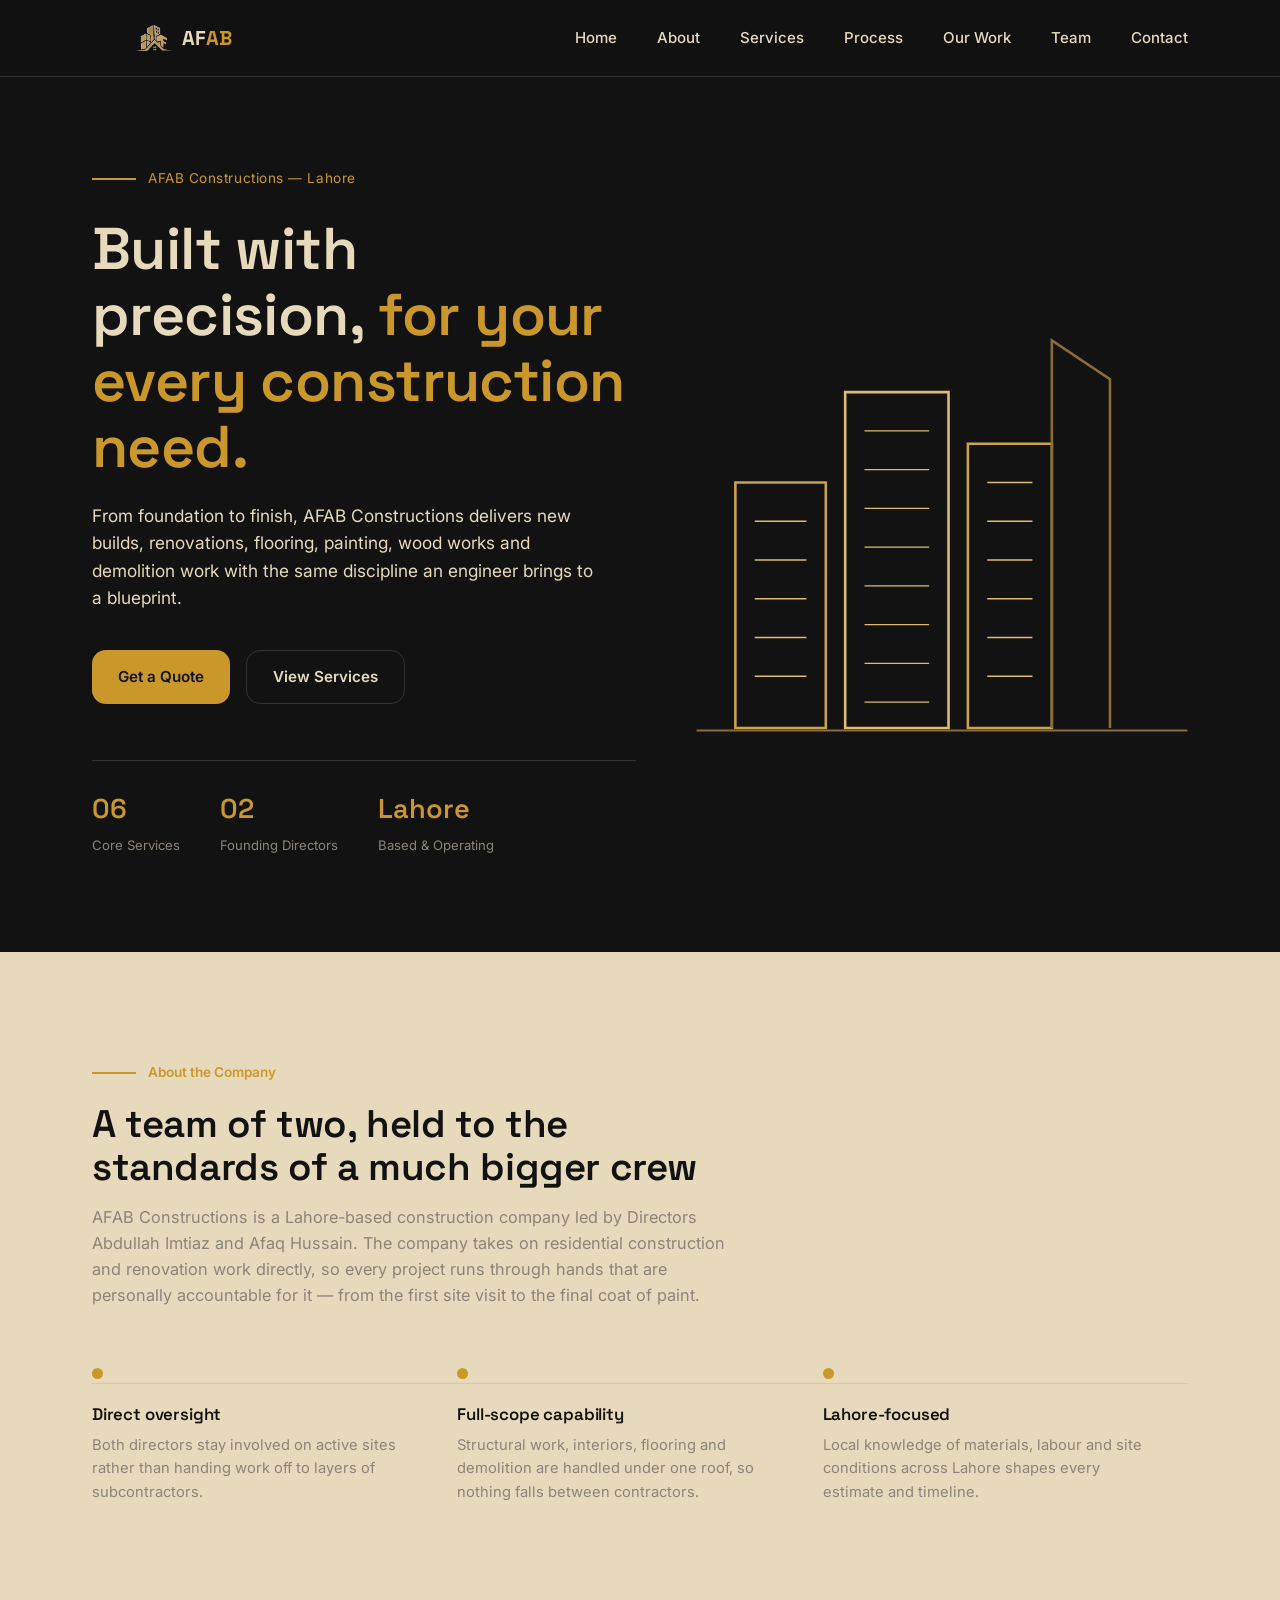
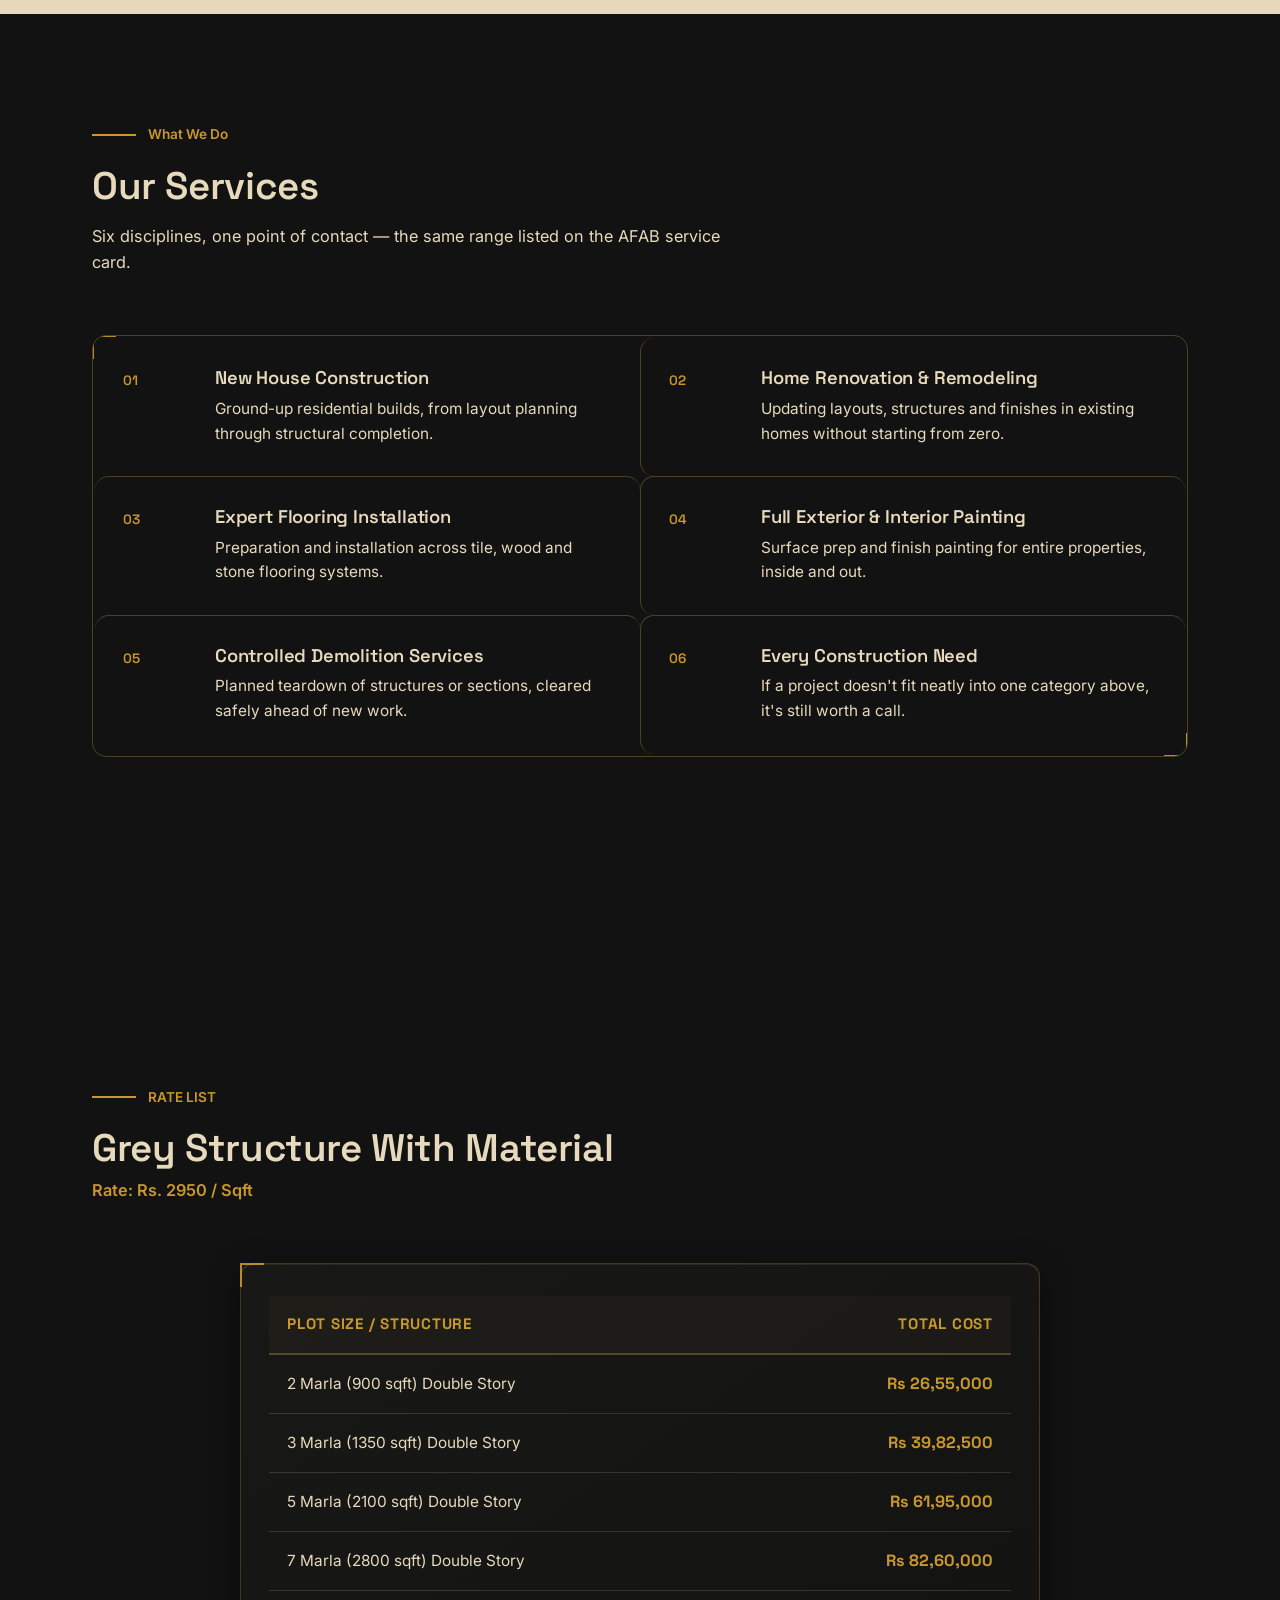
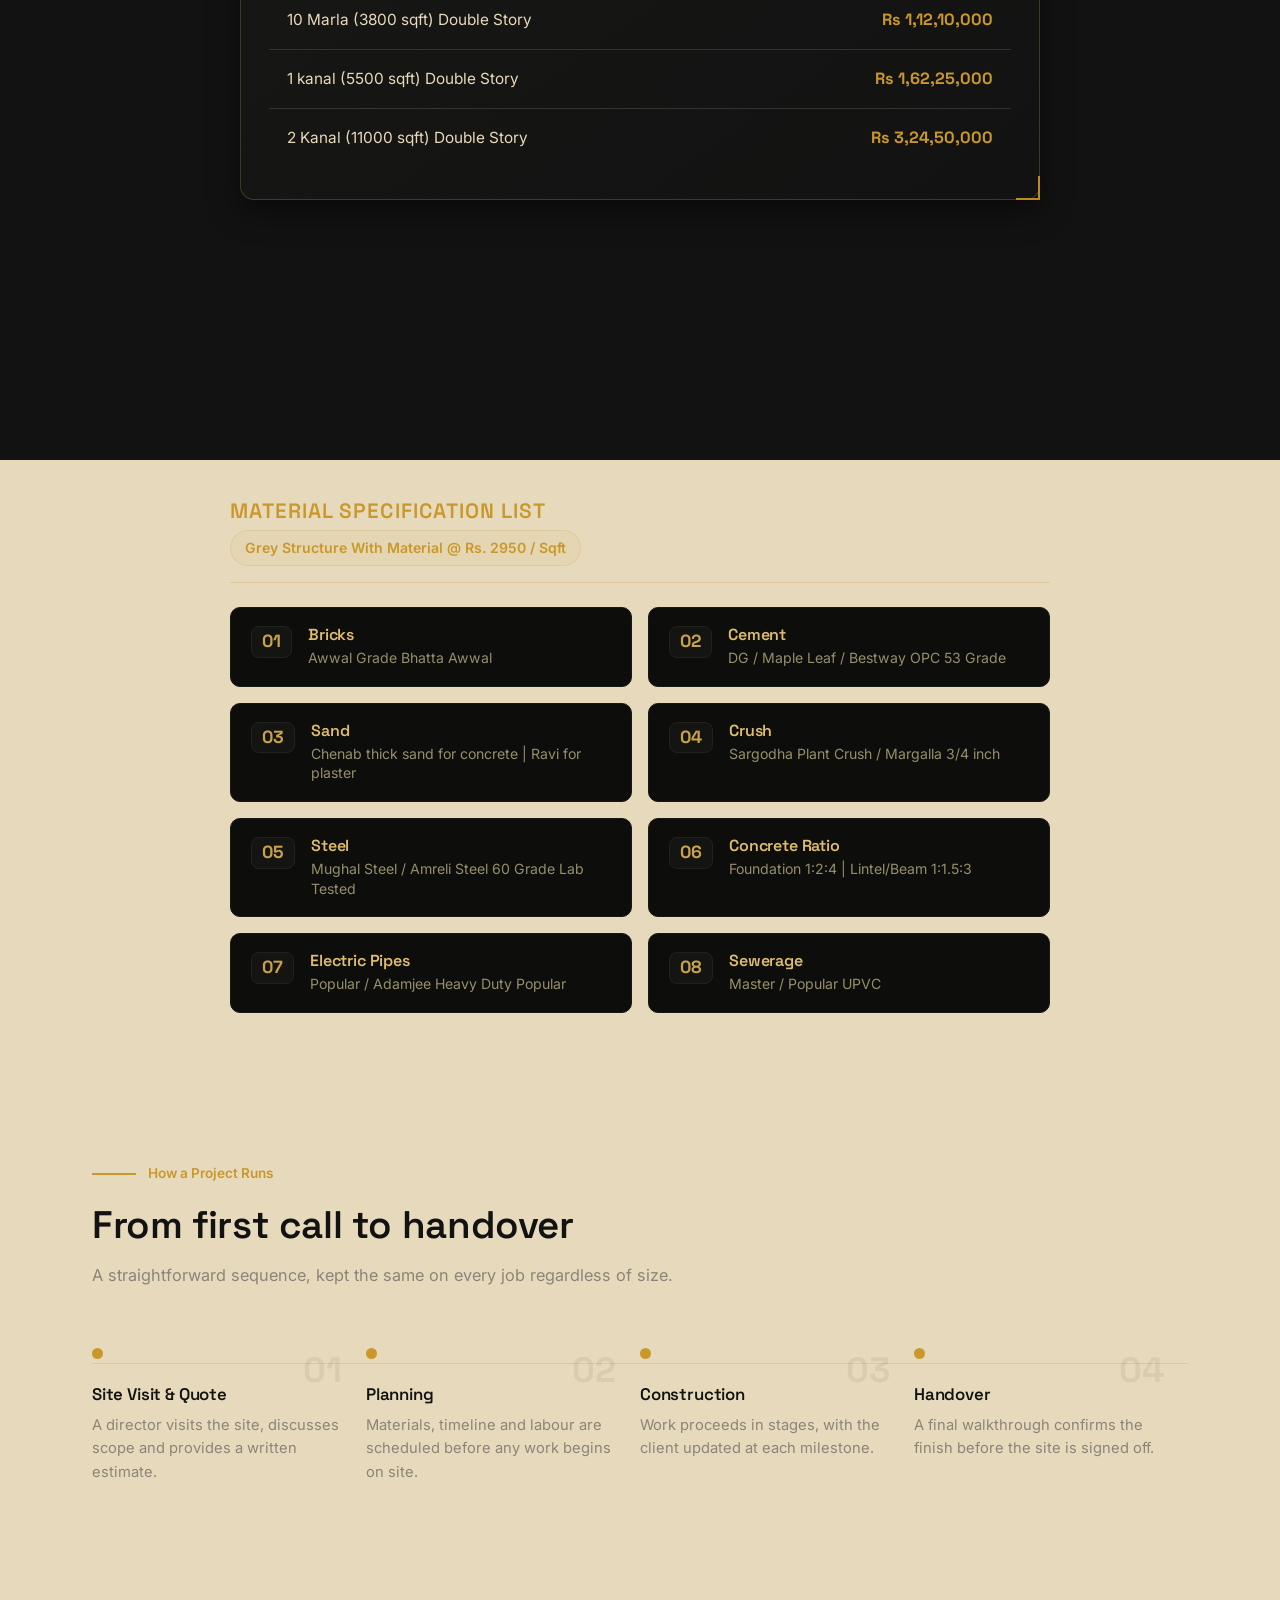
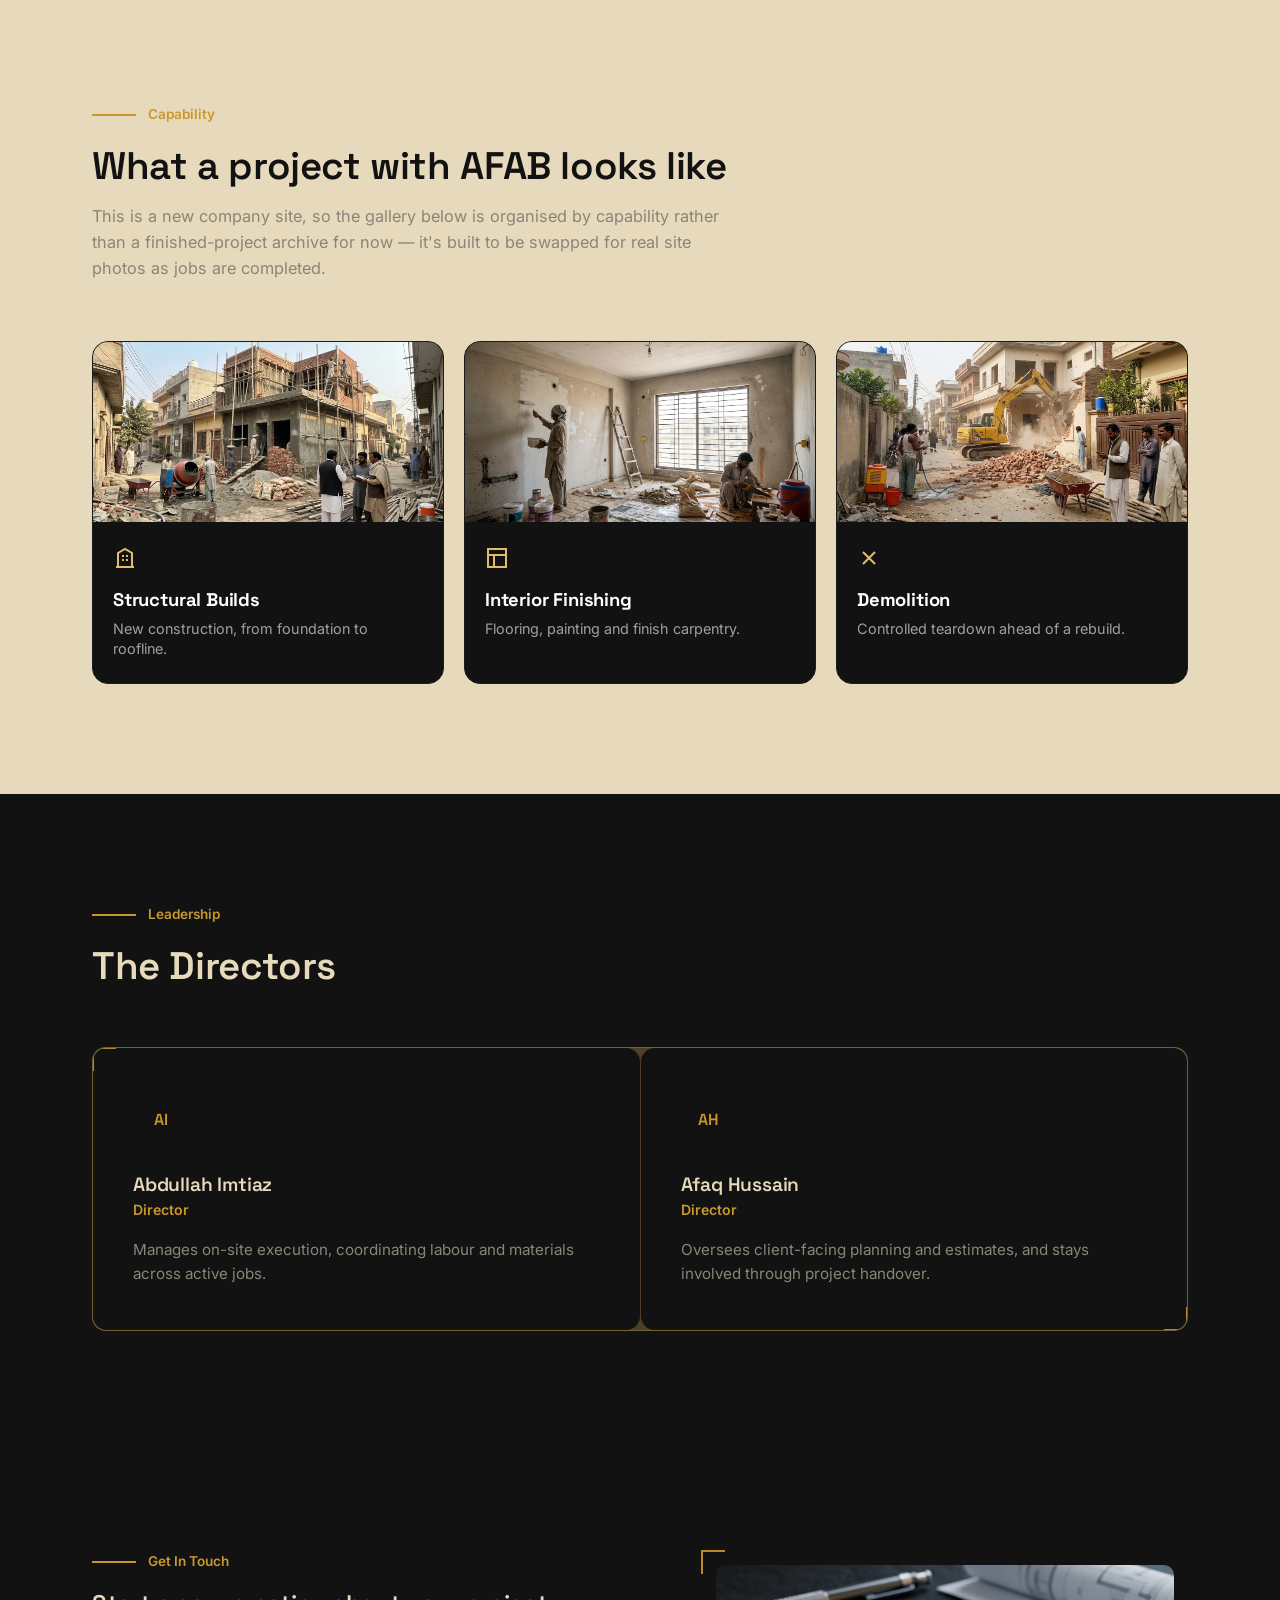
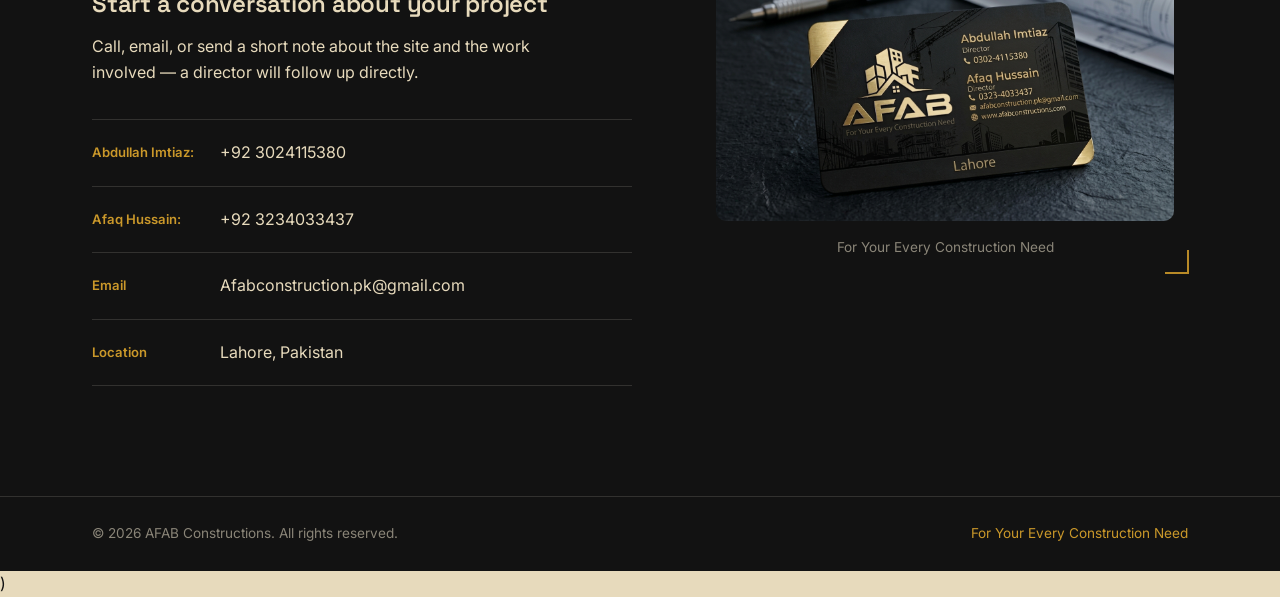
==== index.html @ 68e0a2d2 "Rename index-2.html to index.html" ====
<!DOCTYPE html>
<html lang="en">
<head>
<meta charset="UTF-8">
<meta name="viewport" content="width=device-width, initial-scale=1.0">
<title>AFAB Constructions — For Your Every Construction Need</title>
<meta name="description" content="AFAB Constructions, Lahore — new house construction, renovation, flooring, painting and demolition services.">
<link rel="preconnect" href="https://fonts.googleapis.com">
<link rel="preconnect" href="https://fonts.gstatic.com" crossorigin>
<link href="https://fonts.googleapis.com/css2?family=Space+Grotesk:wght@400;500;600;700&family=Inter:wght@400;500;600&display=swap" rel="stylesheet">
<link rel="stylesheet" href="styles.css">
</head>
<body>

<header>
  <div class="wrap nav">
    <a href="#home" class="brand">
      <svg viewBox="0 0 48 48" fill="none">
        <a href="#home" class="brand">
      <img src="[data-uri]" alt="AFAB Constructions logo" style="width:36px; height:27.5px; object-fit:contain; flex-shrink:0;">
      </svg>
      <span class="brand-text">AF<span>AB</span></span>
    </a>
    <nav class="links" id="navLinks">
      <a href="#home">Home</a>
      <a href="#about">About</a>
      <a href="#services">Services</a>
      <a href="#process">Process</a>
      <a href="#work">Our Work</a>
      <a href="#team">Team</a>
      <a href="#contact">Contact</a>
    </nav>
</header>

<section class="hero" id="home">
  <div class="wrap">
    <div>
      <div class="hero-eyebrow-row">
        <span class="hero-rule"></span>
        <span class="hero-eyebrow">AFAB Constructions — Lahore</span>
      </div>
      <h1>Built with precision, <em>for your every construction need.</em></h1>
      <p class="hero-sub">From foundation to finish, AFAB Constructions delivers new builds, renovations, flooring, painting, wood works and demolition work with the same discipline an engineer brings to a blueprint.</p>
      <div class="hero-ctas">
        <a href="#rate-list" class="btn btn-gold">Get a Quote</a>
        <a href="#services" class="btn btn-outline">View Services</a>
      </div>
      <div class="hero-meta">
        <div><span class="num">06</span><span class="lbl">Core Services</span></div>
        <div><span class="num">02</span><span class="lbl">Founding Directors</span></div>
        <div><span class="num">Lahore</span><span class="lbl">Based &amp; Operating</span></div>
      </div>
    </div>
    <div class="hero-art" aria-hidden="true">
      <svg viewBox="0 0 380 400" fill="none">
        <rect x="30" y="180" width="70" height="190" class="draw-line d1" stroke="#c9a24b" stroke-width="2"/>
        <rect x="115" y="110" width="80" height="260" class="draw-line d2" stroke="#e0bd6c" stroke-width="2"/>
        <rect x="210" y="150" width="65" height="220" class="draw-line d3" stroke="#c9a24b" stroke-width="2"/>
        <path d="M275 370V70l45 30v270" class="draw-line d4" stroke="#8a6c39" stroke-width="2"/>
        <path d="M0 372h380" class="draw-line d1" stroke="#8a6c39" stroke-width="1.4"/>
        <g class="draw-line d3" stroke="#e0bd6c" stroke-width="1">
          <path d="M45 210h40M45 240h40M45 270h40M45 300h40M45 330h40"/>
          <path d="M130 140h50M130 170h50M130 200h50M130 230h50M130 260h50M130 290h50M130 320h50M130 350h50"/>
          <path d="M225 180h35M225 210h35M225 240h35M225 270h35M225 300h35M225 330h35"/>
        </g>
      </svg>
    </div>
  </div>
</section>

<section id="about">
  <div class="wrap">
    <div class="section-head">
      <div class="section-tag"><span class="hero-rule"></span><span>About the Company</span></div>
      <h2>A team of two, held to the standards of a much bigger crew</h2>
      <p>AFAB Constructions is a Lahore-based construction company led by Directors Abdullah Imtiaz and Afaq Hussain. The company takes on residential construction and renovation work directly, so every project runs through hands that are personally accountable for it — from the first site visit to the final coat of paint.</p>
    </div>
    <div class="steps" style="grid-template-columns:repeat(3,1fr);">
      <div class="step">
        <div class="dot"></div>
        <h3>Direct oversight</h3>
        <p>Both directors stay involved on active sites rather than handing work off to layers of subcontractors.</p>
      </div>
      <div class="step">
        <div class="dot"></div>
        <h3>Full-scope capability</h3>
        <p>Structural work, interiors, flooring and demolition are handled under one roof, so nothing falls between contractors.</p>
      </div>
      <div class="step">
        <div class="dot"></div>
        <h3>Lahore-focused</h3>
        <p>Local knowledge of materials, labour and site conditions across Lahore shapes every estimate and timeline.</p>
      </div>
    </div>
  </div>
</section>

<section id="services" class="dark">
  <div class="wrap">
    <div class="section-head">
      <div class="section-tag"><span class="hero-rule" style="background:var(--gold);"></span><span style="color:var(--gold-bright);">What We Do</span></div>
      <h2>Our Services</h2>
      <p class="concrete-txt">Six disciplines, one point of contact — the same range listed on the AFAB service card.</p>
    </div>
    <div class="services-grid bracket bracket-dark" style="border:1px solid var(--line); padding:2px; border-radius:var(--radius); overflow:hidden;">
      <div class="service-row">
        <span class="idx">01</span>
        <div><h3 style="color:var(--paper);">New House Construction</h3><p class="concrete-txt">Ground-up residential builds, from layout planning through structural completion.</p></div>
      </div>
      <div class="service-row">
        <span class="idx">02</span>
        <div><h3 style="color:var(--paper);">Home Renovation &amp; Remodeling</h3><p class="concrete-txt">Updating layouts, structures and finishes in existing homes without starting from zero.</p></div>
      </div>
      <div class="service-row">
        <span class="idx">03</span>
        <div><h3 style="color:var(--paper);">Expert Flooring Installation</h3><p class="concrete-txt">Preparation and installation across tile, wood and stone flooring systems.</p></div>
      </div>
      <div class="service-row">
        <span class="idx">04</span>
        <div><h3 style="color:var(--paper);">Full Exterior &amp; Interior Painting</h3><p class="concrete-txt">Surface prep and finish painting for entire properties, inside and out.</p></div>
      </div>
      <div class="service-row">
        <span class="idx">05</span>
        <div><h3 style="color:var(--paper);">Controlled Demolition Services</h3><p class="concrete-txt">Planned teardown of structures or sections, cleared safely ahead of new work.</p></div>
      </div>
      <div class="service-row">
        <span class="idx">06</span>
        <div><h3 style="color:var(--paper);">Every Construction Need</h3><p class="concrete-txt">If a project doesn't fit neatly into one category above, it's still worth a call.</p></div>
      </div>
    </div>
  </div>
</section> 
<section class="pricing-section dark" id="quote">

<!-- Rate List Section -->
<section class="pricing-section dark" id="rate-list">
  <div class="wrap">
    <div class="section-head">
      <div class="section-tag">
        <div class="hero-rule"></div>
        <span>RATE LIST</span>
      </div>
      <h2>Grey Structure With Material</h2>
      <p style="color: var(--gold-bright); font-weight: 600; margin-top: 8px;">Rate: Rs. 2950 / Sqft</p>
    </div>

    <div class="rate-table-container bracket bracket-dark">
      <table class="rate-table">
        <thead>
          <tr>
            <th>Plot Size / Structure</th>
            <th>Total Cost</th>
          </tr>
        </thead>
        <tbody>
          <tr>
            <td>2 Marla (900 sqft) Double Story</td>
            <td>Rs 26,55,000</td>
          </tr>
          <tr>
            <td>3 Marla (1350 sqft) Double Story</td>
            <td>Rs 39,82,500</td>
          </tr>
          <tr>
            <td>5 Marla (2100 sqft) Double Story</td>
            <td>Rs 61,95,000</td>
          </tr>
          <tr>
            <td>7 Marla (2800 sqft) Double Story</td>
            <td>Rs 82,60,000</td>
          </tr>
          <tr>
            <td>10 Marla (3800 sqft) Double Story</td>
            <td>Rs 1,12,10,000</td>
          </tr>
          <tr>
            <td>1 kanal (5500 sqft) Double Story</td>
            <td>Rs 1,62,25,000</td>
          </tr>
          <tr>
            <td>2 Kanal (11000 sqft) Double Story</td>
            <td>Rs 3,24,50,000</td>
          </tr>
        </tbody>
      </table>
    </div>
  </div>
</section>
</section>
<!-- Material Specification Cards Grid -->
<div class="material-spec-section">
  <div class="spec-header">
    <h3>MATERIAL SPECIFICATION LIST</h3>
    <span class="rate-badge">Grey Structure With Material @ Rs. 2950 / Sqft</span>
  </div>

  <div class="spec-grid">
    <div class="spec-card">
      <span class="spec-num">01</span>
      <div class="spec-info">
        <h4>Bricks</h4>
        <p>Awwal Grade Bhatta Awwal</p>
      </div>
    </div>

    <div class="spec-card">
      <span class="spec-num">02</span>
      <div class="spec-info">
        <h4>Cement</h4>
        <p>DG / Maple Leaf / Bestway OPC 53 Grade</p>
      </div>
    </div>

    <div class="spec-card">
      <span class="spec-num">03</span>
      <div class="spec-info">
        <h4>Sand</h4>
        <p>Chenab thick sand for concrete | Ravi for plaster</p>
      </div>
    </div>

    <div class="spec-card">
      <span class="spec-num">04</span>
      <div class="spec-info">
        <h4>Crush</h4>
        <p>Sargodha Plant Crush / Margalla 3/4 inch</p>
      </div>
    </div>

    <div class="spec-card">
      <span class="spec-num">05</span>
      <div class="spec-info">
        <h4>Steel</h4>
        <p>Mughal Steel / Amreli Steel 60 Grade Lab Tested</p>
      </div>
    </div>

    <div class="spec-card">
      <span class="spec-num">06</span>
      <div class="spec-info">
        <h4>Concrete Ratio</h4>
        <p>Foundation 1:2:4 | Lintel/Beam 1:1.5:3</p>
      </div>
    </div>

    <div class="spec-card">
      <span class="spec-num">07</span>
      <div class="spec-info">
        <h4>Electric Pipes</h4>
        <p>Popular / Adamjee Heavy Duty Popular</p>
      </div>
    </div>

    <div class="spec-card">
      <span class="spec-num">08</span>
      <div class="spec-info">
        <h4>Sewerage</h4>
        <p>Master / Popular UPVC</p>
      </div>
    </div>
  </div>
</div>
<section id="process" class="process">
  <div class="wrap">
    <div class="section-head">
      <div class="section-tag"><span class="hero-rule"></span><span>How a Project Runs</span></div>
      <h2>From first call to handover</h2>
      <p>A straightforward sequence, kept the same on every job regardless of size.</p>
    </div>
    <div class="steps">
      <div class="step">
        <span class="num">01</span>
        <div class="dot"></div>
        <h3>Site Visit &amp; Quote</h3>
        <p>A director visits the site, discusses scope and provides a written estimate.</p>
      </div>
      <div class="step">
        <span class="num">02</span>
        <div class="dot"></div>
        <h3>Planning</h3>
  <p> Materials, timeline and labour are scheduled before any work begins on site.</>
      </div>
      <div class="step">
        <span class="num">03</span>
        <div class="dot"></div>
        <h3>Construction</h3>
        <p>Work proceeds in stages, with the client updated at each milestone.</p>
      </div>
      <div class="step">
        <span class="num">04</span>
        <div class="dot"></div>
        <h3>Handover</h3>
        <p>A final walkthrough confirms the finish before the site is signed off.</p>
      </div>
    </div>
  </div>
</section>

<section id="work">
  <div class="wrap">
    <div class="section-head">
      <div class="section-tag"><span class="hero-rule"></span><span>Capability</span></div>
      <h2>What a project with AFAB looks like</h2>
      <p>This is a new company site, so the gallery below is organised by capability rather than a finished-project archive for now — it's built to be swapped for real site photos as jobs are completed.</p>
    </div>
    <!-- Capability Section Cards with Images -->
<div class="capability-cards">
  <!-- Card 1: Structural Builds -->
  <div class="cap-card">
    <div class="cap-image-wrapper">
      <img src="structural.jpg" alt="Structural Builds" class="cap-img" />
    </div>
    <div class="cap-content">
      <div class="cap-icon">
        <svg width="24" height="24" viewBox="0 0 24 24" fill="none" stroke="#e0bd6c" stroke-width="2"><path d="M3 21h18M5 21V7l7-4 7 4v14M9 10h2M13 10h2M9 14h2M13 14h2"/></svg>
      </div>
      <h4>Structural Builds</h4>
      <p>New construction, from foundation to roofline.</p>
    </div>
  </div>

  <!-- Card 2: Interior Finishing -->
  <div class="cap-card">
    <div class="cap-image-wrapper">
      <img src="interior.png" alt="Interior Finishing" class="cap-img" />
    </div>
    <div class="cap-content">
      <div class="cap-icon">
        <svg width="24" height="24" viewBox="0 0 24 24" fill="none" stroke="#e0bd6c" stroke-width="2"><path d="M3 3h18v18H3zM3 9h18M9 21V9"/></svg>
      </div>
      <h4>Interior Finishing</h4>
      <p>Flooring, painting and finish carpentry.</p>
    </div>
  </div>

  <!-- Card 3: Demolition -->
  <div class="cap-card">
    <div class="cap-image-wrapper">
      <img src="demolition.png" alt="Demolition" class="cap-img" />
    </div>
    <div class="cap-content">
      <div class="cap-icon">
        <svg width="24" height="24" viewBox="0 0 24 24" fill="none" stroke="#e0bd6c" stroke-width="2"><path d="M18 6L6 18M6 6l12 12"/></svg>
      </div>
      <h4>Demolition</h4>
      <p>Controlled teardown ahead of a rebuild.</p>
    </div>
  </div>
  </div>
</div>
</section>

<section id="team" class="dark">
  <div class="wrap">
    <div class="section-head">
      <div class="section-tag"><span class="hero-rule" style="background:var(--gold);"></span><span style="color:var(--gold-bright);">Leadership</span></div>
      <h2>The Directors</h2>
    </div>
    <div class="team-grid bracket bracket-dark" style="border:1px solid var(--line); border-radius:var(--radius); overflow:hidden;">
      <div class="team-card" style="background:var(--ink);">
        <div class="initials">AI</div>
        <h3 style="color:var(--paper);">Abdullah Imtiaz</h3>
        <p class="role">Director</p>
        <p class="bio concrete-txt">Manages on-site execution, coordinating labour and materials across active jobs.</p>
      </div>
      <div class="team-card" style="background:var(--ink);">
        <div class="initials">AH</div>
        <h3 style="color:var(--paper);">Afaq Hussain</h3>
        <p class="role">Director</p>
        <p class="bio concrete-txt">Oversees client-facing planning and estimates, and stays involved through project handover.</p>
      </div>
    </div>
  </div>
</section>

<section id="contact" class="contact">
  <div class="wrap">
    <div>
      <div class="section-tag"><span class="hero-rule" style="background:var(--gold);"></span><span style="color:var(--gold-bright);">Get In Touch</span></div>
      <h2 style="color:var(--paper);">Start a conversation about your project</h2>
      <p class="concrete-txt" style="margin-top:16px; max-width:44ch;">Call, email, or send a short note about the site and the work involved — a director will follow up directly.</p>
      <ul class="contact-list">
<li><span class="clabel">Abdullah Imtiaz:</span><span class="cval"><a href="tel:+92 302 4115380">+92 3024115380</a></span></li>
<li><span class="clabel">Afaq Hussain:</span><span class="cval"><a href="tel:+92 323 49334377">+92 3234033437</a></span></li>
        <li><span class="clabel">Email</span><span class="cval"><a href="mailto:abdullah@afabconstructions.com">Afabconstruction.pk@gmail.com</a></span></li>
        <li><span class="clabel">Location</span><span class="cval">Lahore, Pakistan</span></li>
      </ul>
    </div>
    <div class="card-visual bracket bracket-dark">
      <img src="card.jpg" alt="AFAB Constructions business card — Abdullah Imtiaz and Afaq Hussain, Directors, Lahore">
      <p class="cap">For Your Every Construction Need</p>
    </div>
  </div>
</section>

<footer>
  <div class="wrap">
    <p>© <span id="year"></span> AFAB Constructions. All rights reserved.</p>
    <p class="foot-tag">For Your Every Construction Need</p>
  </div>
</footer>

<script src="script.js"></script>

</body>
</html>)
---- styles.css ----
/* ---------- Tokens ---------- */
  :root{
    --ink:#121212;
    --ink-soft:#1c1c1a;
    --paper:#e7dabc;
    --paper-dim:#e7dabc;
    --gold:#ca982a;
    --gold-bright:#ca982a;
    --gold-deep:#ca982a;
    --concrete:#8a8578;
    --blue:#26394a;
    --line: rgba(201,162,75,0.32);
    --line-dark: rgba(244,239,228,0.14);
    --radius: 14px;
    --wrap: 1160px;
  }

  *{box-sizing:border-box;}
  html{scroll-behavior:smooth; overflow-x:hidden; width:100%; max-width:100%; position:relative;}
  body{
    margin:0;
    background:var(--paper);
    color:var(--ink);
    font-family:'Inter', sans-serif;
    font-size:16px;
    line-height:1.6;
    -webkit-font-smoothing:antialiased;
    overflow-x:hidden;
    width:100%;
    max-width:100%;
    position:relative;
  }
  header{ overflow-x:hidden; max-width:100%; }
  section{ overflow-x:hidden; max-width:100%; }
  h1,h2,h3,h4{
    font-family:'Space Grotesk', sans-serif;
    margin:0;
    line-height:1.12;
    font-weight:600;
    letter-spacing:-0.01em;
  }
  p{margin:0;}
  a{color:inherit; text-decoration:none;}
  img{max-width:100%; display:block;}
  ul{margin:0; padding:0; list-style:none;}
  button{font-family:inherit; cursor:pointer;}

  .wrap{
    max-width:var(--wrap);
    margin:0 auto;
    padding:0 32px;
  }

  /* corner-bracket motif — echoes the cut gold corners on the AFAB business card */
  .bracket{
    position:relative;
  }
  .bracket::before, .bracket::after{
    content:"";
    position:absolute;
    width:22px; height: 22px;
    border:2px solid var(--gold);
    opacity:0.9;
  }
  .bracket::before{ top:-1px; left:-1px; border-right:none; border-bottom:none; }
  .bracket::after{ bottom:-1px; right:-1px; border-left:none; border-top:none; }

  .bracket-dark::before, .bracket-dark::after{ border-color:var(--gold); }

  :focus-visible{
    outline:2px solid var(--gold);
    outline-offset:3px;
  }

  /* ---------- Header ---------- */
  header{
    position:fixed;
    top:0; left:0; right:0;
    z-index:100;
    background:rgba(18,18,18,0.92);
    backdrop-filter:blur(6px);
    border-bottom:1px solid var(--line-dark);
  }
  .nav{
    display:flex;
    align-items:center;
    justify-content:space-between;
    height:76px;
  }
  .brand{
    display:flex;
    align-items:center;
    gap:10px;
    color:var(--paper);
  }
  .brand svg{ width:34px; height:34px; flex-shrink:0; }
  .brand-text{
    font-family:'Space Grotesk', sans-serif;
    font-weight:700;
    font-size:1.25rem;
    letter-spacing:0.02em;
    color:var(--paper);
  }
  .brand-text span{ color:var(--gold); }

  nav.links{
    display:flex;
    align-items:center;
    gap:40px;
  }
  nav.links a{
    color:var(--paper-dim);
    font-size:0.94rem;
    font-weight:500;
    position:relative;
    padding:4px 0;
    transition:color .2s ease;
  }
  nav.links a:hover{ color:var(--gold-bright); }

  .nav-call{
    display:flex;
    align-items:center;
    gap:18px;
  }
  .nav-phone{
    color:var(--gold-bright);
    font-weight:600;
    font-size:0.95rem;
    white-space:nowrap;
  }
  .nav-toggle{
    display:none;
    background:none; border:none;
    color:var(--paper);
    font-size:1.6rem;
  }

  @media (max-width:860px){
    nav.links{
      position:absolute;
      top:76px; left:0; right:0;
      background:var(--ink);
      flex-direction:column;
      align-items:flex-start;
      gap:0;
      padding:8px 32px 20px;
      border-bottom:1px solid var(--line-dark);
      display:none;
    }
    nav.links.open{ display:flex; }
    nav.links a{ padding:12px 0; width:100%; border-bottom:1px solid var(--line-dark); }
    .nav-phone{ display:none; }
    .nav-toggle{ display:block; }
  }

  /* ---------- Hero ---------- */
  .hero{
    position:relative;
    background:var(--ink);
    color:var(--paper);
    padding:168px 0 96px;
    overflow:hidden;
  }
  .hero .wrap{
    display:grid;
    grid-template-columns:1.05fr 0.95fr;
    gap:60px;
    align-items:center;
  }
  .hero-eyebrow-row{
    display:flex; align-items:center; gap:12px;
    margin-bottom:26px;
  }
  .hero-rule{ width:44px; height:2px; background:var(--gold); }
  .hero-eyebrow{
    font-size:0.85rem;
    color:var(--gold-bright);
    letter-spacing:0.04em;
  }
  .hero h1{
    font-size:clamp(2.5rem, 4.6vw, 3.7rem);
    color:var(--paper);
  }
  .hero h1 em{
    font-style:normal;
    color:var(--gold-bright);
  }
  .hero-sub{
    margin-top:22px;
    max-width:46ch;
    color:var(--paper-dim);
    font-size:1.08rem;
  }
  .hero-ctas{
    margin-top:38px;
    display:flex;
    gap:16px;
    flex-wrap:wrap;
  }
  .btn{
    display:inline-flex;
    align-items:center;
    gap:10px;
    padding:14px 26px;
    font-size:0.95rem;
    font-weight:600;
    border-radius:var(--radius);
    transition:transform .18s ease, background .18s ease, color .18s ease;
  }
  .btn-gold{
    background:var(--gold);
    color:var(--ink);
  }
  .btn-gold:hover{ background:var(--gold-bright); transform:translateY(-2px); }
  .btn-outline{
    border:1px solid var(--line-dark);
    color:var(--paper);
  }
  .btn-outline:hover{ border-color:var(--gold); color:var(--gold-bright); transform:translateY(-2px); }

  .hero-meta{
    margin-top:56px;
    display:flex;
    gap:40px;
    border-top:1px solid var(--line-dark);
    padding-top:26px;
  }
  .hero-meta div{ display:flex; flex-direction:column; gap:4px; }
  .hero-meta .num{
    font-family:'Space Grotesk', sans-serif;
    font-size:1.7rem;
    font-weight:600;
    color:var(--gold-bright);
  }
  .hero-meta .lbl{ font-size:0.82rem; color:var(--concrete); }

  /* hero blueprint illustration */
  .hero-art{
    position:relative;
    aspect-ratio:1/1.05;
  }
  .hero-art svg{ width:100%; height:100%; }
  .draw-line{
    stroke-dasharray:1200;
    stroke-dashoffset:1200;
    animation:draw 2.6s ease forwards;
  }
  .draw-line.d1{ animation-delay:.1s; }
  .draw-line.d2{ animation-delay:.5s; }
  .draw-line.d3{ animation-delay:.9s; }
  .draw-line.d4{ animation-delay:1.2s; }
  @keyframes draw{ to{ stroke-dashoffset:0; } }
  @media (prefers-reduced-motion: reduce){
    .draw-line{ animation:none; stroke-dashoffset:0; }
  }

  @media (max-width:900px){
    .hero .wrap{ grid-template-columns:1fr; }
    .hero-art{ order:-1; max-width:340px; margin:0 auto 20px; }
    .hero-meta{ flex-wrap:wrap; row-gap:20px; }
  }

  /* ---------- Section shared ---------- */
  section{ padding:110px 0; }
  .section-head{
    max-width:640px;
    margin-bottom:60px;
  }
  .section-tag{
    display:flex; align-items:center; gap:12px;
    margin-bottom:18px;
  }
  .section-tag .hero-rule{ background:var(--gold-deep); }
  .section-tag span{
    font-size:0.85rem;
    color:var(--gold-deep);
    font-weight:600;
  }
  .section-head h2{
    font-size:clamp(1.9rem, 3vw, 2.5rem);
  }
  .section-head p{
    margin-top:16px;
    color:var(--concrete);
    font-size:1.02rem;
  }

  .dark{ background:var(--ink); color:var(--paper); }
  .dark .concrete-txt{ color:var(--paper-dim); }

  /* ---------- Services ---------- */
  .services-grid{
    display:grid;
    grid-template-columns:repeat(2, 1fr);
  }
  .service-row{
    display:grid;
    grid-template-columns:70px 1fr;
    gap:22px;
    padding:30px 28px;
    border-top:1px solid var(--line);
    border-left:1px solid var(--line);
    border-radius:var(--radius);
  }
  .services-grid .service-row:nth-child(odd){ border-left:none; }
  .services-grid .service-row:nth-child(-n+2){ border-top:none; }
  .service-row .idx{
    font-family:'Space Grotesk', sans-serif;
    font-size:0.85rem;
    color:var(--gold-deep);
    font-weight:600;
    padding-top:2px;
  }
  .service-row h3{ font-size:1.15rem; margin-bottom:8px; }
  .service-row p{ color:var(--concrete); font-size:0.96rem; }

  @media (max-width:760px){
    .services-grid{ grid-template-columns:1fr; }
    .services-grid .service-row{ border-left:none !important; }
    .services-grid .service-row:nth-child(n+2){ border-top:1px solid var(--line); }
  }

  /* ---------- Process ---------- */
  .process{ background:var(--paper-dim); }
  .steps{
    position:relative;
    display:grid;
    grid-template-columns:repeat(4, 1fr);
    gap:0;
    margin-top:20px;
  }
  .steps::before{
    content:"";
    position:absolute;
    top:15px; left:0; right:0;
    height:1px;
    background:var(--line);
  }
  .step{
    position:relative;
    padding:0 24px 0 0;
  }
  .step .dot{
    width:11px; height:11px;
    border-radius:50%;
    background:var(--gold);
    margin-bottom:26px;
    position:relative; z-index:1;
  }
  .step h3{ font-size:1.05rem; margin-bottom:10px; }
  .step p{ color:var(--concrete); font-size:0.92rem; }
  .step .num{
    position:absolute; top:-6px; right:24px;
    font-family:'Space Grotesk', sans-serif;
    font-size:2.2rem;
    color:rgba(0,0,0,0.06);
    font-weight:700;
  }

  @media (max-width:760px){
    .steps{ grid-template-columns:1fr; gap:34px; }
    .steps::before{ display:none; }
  }

  /* ---------- Capability tiles (in place of stock project photos) ---------- */
  .capability-note{
    margin-top:14px;
    font-size:0.9rem;
    color:var(--concrete);
    font-style:italic;
  }
  .tiles{
    display:grid;
    grid-template-columns:repeat(3, 1fr);
    gap:1px;
    background:var(--line);
    margin-top:40px;
    border-radius:var(--radius);
    overflow:hidden;
  }
  .tile{
    background:var(--ink);
    color:var(--paper);
    padding:38px 30px;
    min-height:190px;
    display:flex;
    flex-direction:column;
    justify-content:space-between;
    border-radius:var(--radius);
  }
  .tile .tile-icon{ width:30px; height:30px; }
  .tile h3{ font-size:1.05rem; color:var(--paper); margin-top:20px; }
  .tile p{ font-size:0.87rem; color:var(--concrete); margin-top:6px; }

  @media (max-width:760px){
    .tiles{ grid-template-columns:1fr; }
  }

  /* ---------- Team ---------- */
  .team-grid{
    display:grid;
    grid-template-columns:repeat(2, 1fr);
    gap:1px;
    background:var(--line);
    margin-top:10px;
  }
  .team-card{
    background:var(--paper);
    padding:44px 40px;
    border-radius:var(--radius);
  }
  .team-card .initials{
    width:56px; height:56px;
    display:flex; align-items:center; justify-content:center;
    background:var(--ink);
    color:var(--gold-bright);
    font-family:'Space Grotesk', sans-serif;
    font-weight:600;
    margin-bottom:26px;
  }
  .team-card h3{ font-size:1.2rem; }
  .team-card .role{
    color:var(--gold-deep);
    font-size:0.88rem;
    font-weight:600;
    margin-top:4px;
    margin-bottom:16px;
  }
  .team-card p.bio{ color:var(--concrete); font-size:0.95rem; }

  @media (max-width:760px){
    .team-grid{ grid-template-columns:1fr; }
  }

  /* ---------- Contact ---------- */
  .contact{ background:var(--ink); color:var(--paper); }
  .contact .wrap{
    display:grid;
    grid-template-columns:1fr 0.9fr;
    gap:70px;
    align-items:start;
  }
  .contact-list{ margin-top:34px; }
  .contact-list li{
    display:flex;
    gap:18px;
    padding:20px 0;
    border-top:1px solid var(--line-dark);
    align-items:flex-start;
  }
  .contact-list li:last-child{ border-bottom:1px solid var(--line-dark); }
  .contact-list .clabel{
    width:110px;
    flex-shrink:0;
    color:var(--gold-deep);
    font-size:0.82rem;
    font-weight:600;
    padding-top:2px;
  }
  .contact-list .cval a:hover{ color:var(--gold-bright); }
  .contact-list .cval{ font-size:1rem; color:var(--paper-dim); }

  .card-visual{
    position:relative;
    padding:14px;
    border-radius:var(--radius);
  }
  .card-visual img{
    width:100%;
    border-radius:10px;
  }
  .card-visual .cap{
    margin-top:16px;
    font-size:0.85rem;
    color:var(--concrete);
    text-align:center;
  }

  @media (max-width:900px){
    .contact .wrap{ grid-template-columns:1fr; }
  }

  /* ---------- Footer ---------- */
  footer{
    background:var(--ink);
    border-top:1px solid var(--line-dark);
    padding:26px 0;
  }
  footer .wrap{
    display:flex;
    justify-content:space-between;
    align-items:center;
    flex-wrap:wrap;
    gap:14px;
  }
  footer p{ color:var(--concrete); font-size:0.85rem; }
  footer .foot-tag{ color:var(--gold-deep); font-size:0.85rem; }
/* ---------- Rate List Table ---------- */
.rate-table-container {
  background: var(--ink-soft);
  border: 1px solid var(--line-dark);
  border-radius: var(--radius);
  padding: 24px;
  max-width: 750px;
}

.rate-table {
  width: 100%;
  border-collapse: collapse;
  text-align: left;
}

.rate-table th, 
.rate-table td {
  padding: 14px 18px;
  border-bottom: 1px solid var(--line-dark);
}

.rate-table th {
  font-family: 'Space Grotesk', sans-serif;
  color:#c9a24b;
  font-size: 1rem;
  font-weight: 600;
  letter-spacing: 0.03em;
}

.rate-table td {
  color: var(--paper);
  font-size: 0.95rem;
}

.rate-table td:last-child {
  color: #c9a24b;
  font-weight: 600;
  font-family: 'Space Grotesk', sans-serif;
  text-align: right;
}

.rate-table th:last-child {
  text-align: right;
}

.rate-table tbody tr:last-child td {
  border-bottom: none;
}

.rate-table tbody tr:hover {
  background: rgba(201, 162, 75, 0.06);
}
/* ---------- Material Spec Modern Grid Layout ---------- */
.material-spec-section {
  max-width: 850px;
  margin: 40px auto;
  padding: 0 15px;
}

.spec-grid {
  display: grid;
  grid-template-columns: repeat(auto-fit, minmax(280px, 1fr));
  gap: 16px;
  margin-top: 20px;
}

.spec-card {
  background: #0d0d0c;
  border: 1px solid #181818;
  border-radius: 10px;
  padding: 18px 20px;
  display: flex;
  align-items: flex-start;
  gap: 16px;
  transition: transform 0.2s ease, border-color 0.2s ease, box-shadow 0.2s ease;
}

.spec-card:hover {
  transform: translateY(-3px);
  border-color: #262626;
  box-shadow: 0 8px 20px rgba(0, 0, 0, 0.7);
}

.spec-num {
  font-family: 'Space Grotesk', sans-serif;
  color: #c9a24b;
  font-size: 1.1rem;
  font-weight: 700;
  background: #141412;
  border: 1px solid #22221d;
  padding: 6px 10px;
  border-radius: 8px;
  line-height: 1;
}

.spec-info h4 {
  color: #e0bd6c;
  font-size: 1rem;
  margin: 0 0 4px 0;
  font-family: 'Space Grotesk', sans-serif;
  font-weight: 600;
}

.spec-info p {
  color: #968f6a;
  font-size: 0.88rem;
  margin: 0;
  line-height: 1.4;
}
.spec-header h3 {
  color:#1d1b18;
} 
.rate-badge {
  color:#cccccc;
  background:#141414;
  border-color:#222222;
}
/* ---------- Premium Gold & Dark Tables Styling ---------- */

/* Container Card Design */
.rate-table-container,
.material-spec-container {
  background: linear-gradient(145deg, #181816 0%, #121212 100%);
  border: 1px solid rgba(201, 162, 75, 0.25);
  box-shadow: 0 10px 30px rgba(0, 0, 0, 0.5), inset 0 1px 0 rgba(224, 189, 108, 0.1);
  border-radius: var(--radius);
  padding: 32px 28px;
  max-width: 800px;
  margin: 0 auto 40px auto;
  position: relative;
  transition: border-color 0.3s ease, box-shadow 0.3s ease;
}

.rate-table-container:hover,
.material-spec-container:hover {
  border-color: rgba(201, 162, 75, 0.5);
  box-shadow: 0 12px 35px rgba(0, 0, 0, 0.6), 0 0 15px rgba(201, 162, 75, 0.1);
}

/* Material Header */
.spec-header {
  margin-bottom: 24px;
  border-bottom: 1px solid var(--line);
  padding-bottom: 16px;
  display: flex;
  flex-direction: column;
  gap: 6px;
}

.spec-header h3 {
  font-family: 'Space Grotesk', sans-serif;
  color: var(--gold-bright);
  font-size: 1.3rem;
  letter-spacing: 0.05em;
  text-transform: uppercase;
}

.rate-badge {
  display: inline-block;
  color: var(--gold);
  background: rgba(201, 162, 75, 0.08);
  border: 1px solid rgba(201, 162, 75, 0.2);
  padding: 6px 14px;
  border-radius: 20px;
  font-size: 0.88rem;
  font-weight: 600;
  width: fit-content;
}

/* General Table Formatting */
.rate-table,
.spec-table {
  width: 100%;
  border-collapse: separate;
  border-spacing: 0;
  text-align: left;
}

/* Headers Styling */
.rate-table th, 
.spec-table th {
  font-family: 'Space Grotesk', sans-serif;
  color: var(--gold-bright);
  font-size: 0.95rem;
  font-weight: 700;
  letter-spacing: 0.05em;
  text-transform: uppercase;
  padding: 16px 18px;
  border-bottom: 2px solid var(--line);
  background: rgba(201, 162, 75, 0.04);
}

/* Right align specific headers */
.rate-table th:last-child {
  text-align: right;
}

/* Rows & Cells Styling */
.rate-table td, 
.spec-table td {
  padding: 16px 18px;
  border-bottom: 1px solid var(--line-dark);
  transition: background 0.2s ease, color 0.2s ease;
}

.rate-table td {
  color: var(--paper);
  font-size: 0.96rem;
}

/* Price Highlight in Rate List */
.rate-table td:last-child {
  color: var(--gold-bright);
  font-weight: 700;
  font-family: 'Space Grotesk', sans-serif;
  text-align: right;
  font-size: 1.02rem;
}

/* Material Spec Columns */
.spec-table td:first-child {
  color: var(--gold-bright);
  font-weight: 600;
  width: 32%;
  font-size: 0.95rem;
}

.spec-table td:last-child {
  color: var(--paper-dim);
  font-size: 0.93rem;
  line-height: 1.5;
}

/* Hover Effects on Rows */
.rate-table tbody tr,
.spec-table tbody tr {
  transition: transform 0.15s ease;
}

.rate-table tbody tr:hover td,
.spec-table tbody tr:hover td {
  background: rgba(201, 162, 75, 0.08);
  color: #ffffff;
}

.rate-table tbody tr:hover td:last-child {
  color: #fff;
  text-shadow: 0 0 8px rgba(224, 189, 108, 0.5);
}

/* Remove bottom border from last row */
.rate-table tbody tr:last-child td,
.spec-table tbody tr:last-child td {
  border-bottom: none;
}
/* ---------- Capability Section Cards with Images ---------- */
.capability-cards {
  display: grid;
  grid-template-columns: repeat(auto-fit, minmax(280px, 1fr));
  gap: 20px;
  margin-top: 30px;
}

.cap-card {
  background: #121212;
  border: 1px solid #1c1c1c;
  border-radius: 16px;
  overflow: hidden; /* Rounded corners preserve karne ke liye */
  display: flex;
  flex-direction: column;
  transition: transform 0.3s ease, border-color 0.3s ease, box-shadow 0.3s ease;
}

.cap-card:hover {
  transform: translateY(-5px);
  border-color: rgba(224, 189, 108, 0.4);
  box-shadow: 0 12px 25px rgba(0, 0, 0, 0.8);
}

.cap-image-wrapper {
  width: 100%;
  height: 180px;
  overflow: hidden;
  position: relative;
  background: #0a0a0a;
}

.cap-img {
  width: 100%;
  height: 100%;
  object-fit: cover; /* Image ko box mein bina stretch huye adjust karega */
  transition: transform 0.4s ease;
}

.cap-card:hover .cap-img {
  transform: scale(1.05); /* Hover par subtle zoom effect */
}

.cap-content {
  padding: 24px 20px;
  display: flex;
  flex-direction: column;
  gap: 8px;
}

.cap-icon {
  margin-bottom: 4px;
}

.cap-content h4 {
  font-family: 'Space Grotesk', sans-serif;
  color: #ffffff;
  font-size: 1.15rem;
  font-weight: 700;
  margin: 0;
}

.cap-content p {
  color: #a0a0a0;
  font-size: 0.9rem;
  margin: 0;
  line-height: 1.4;
}
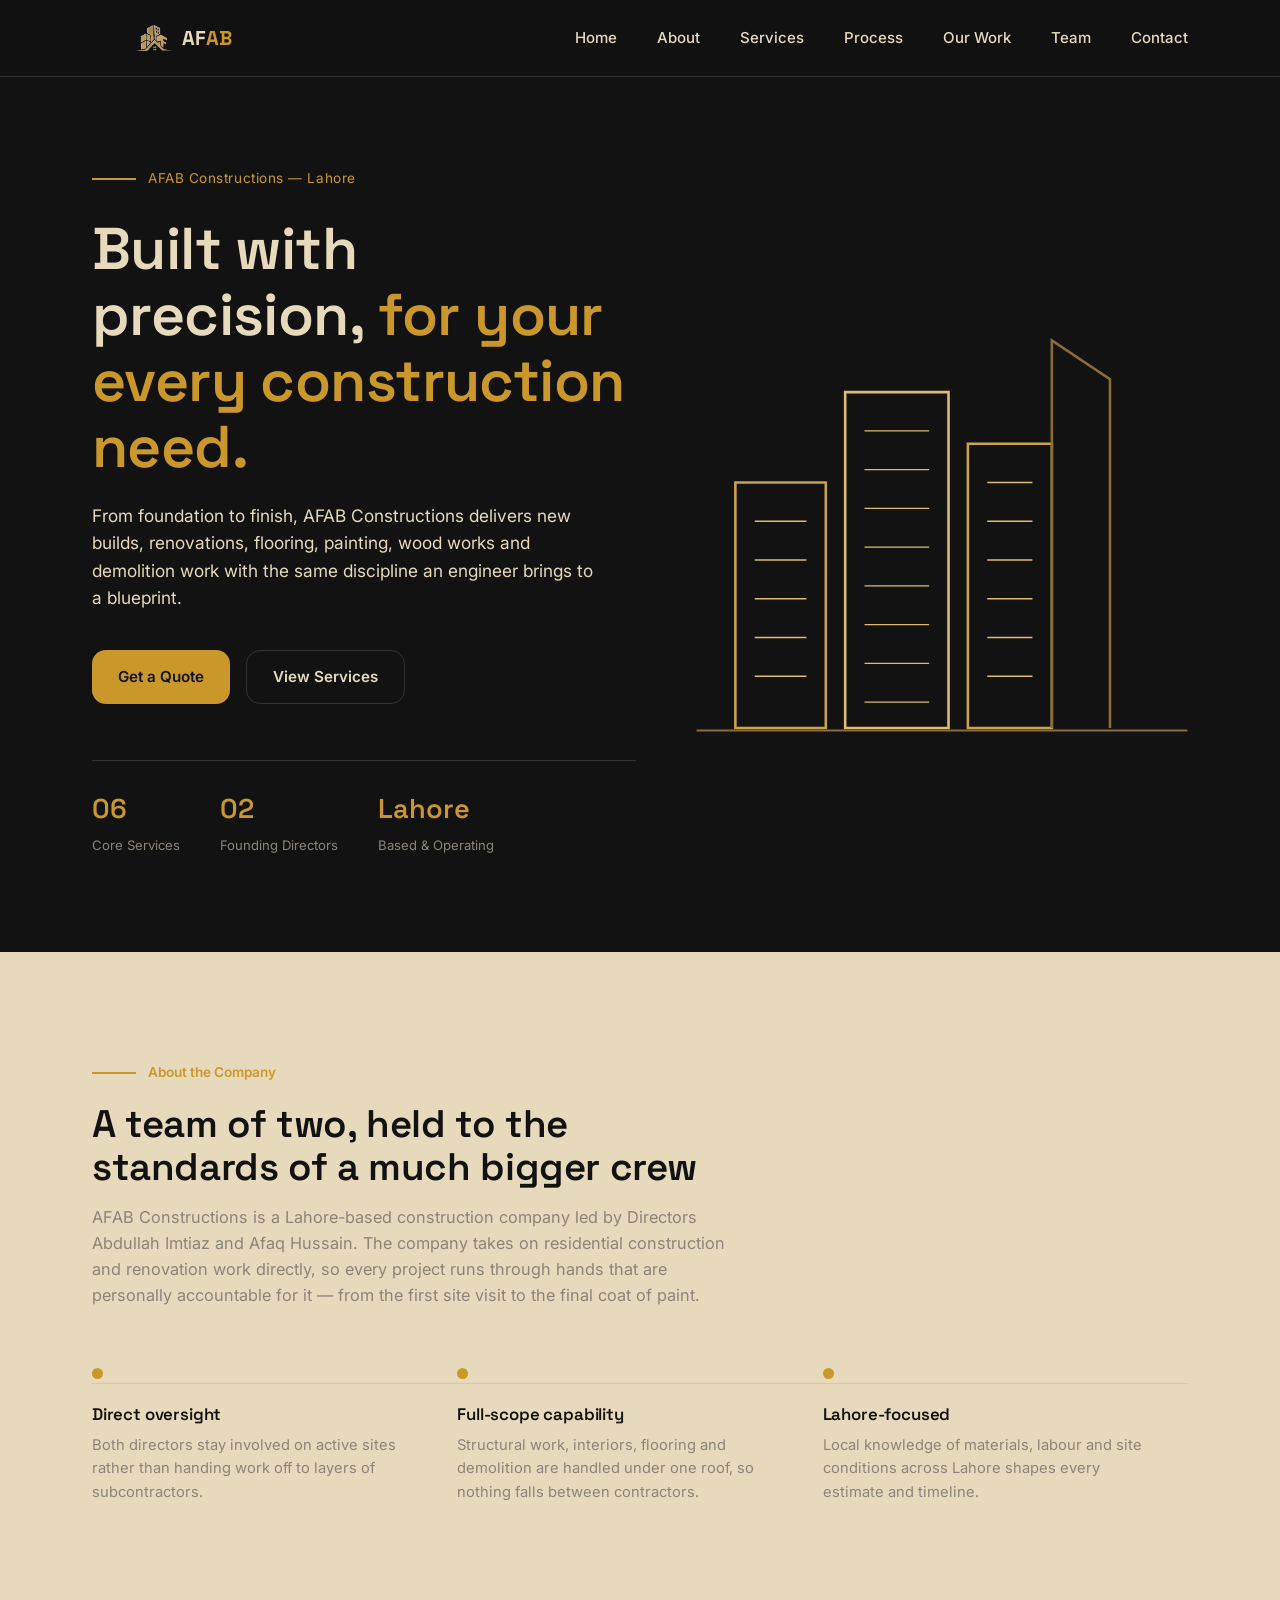
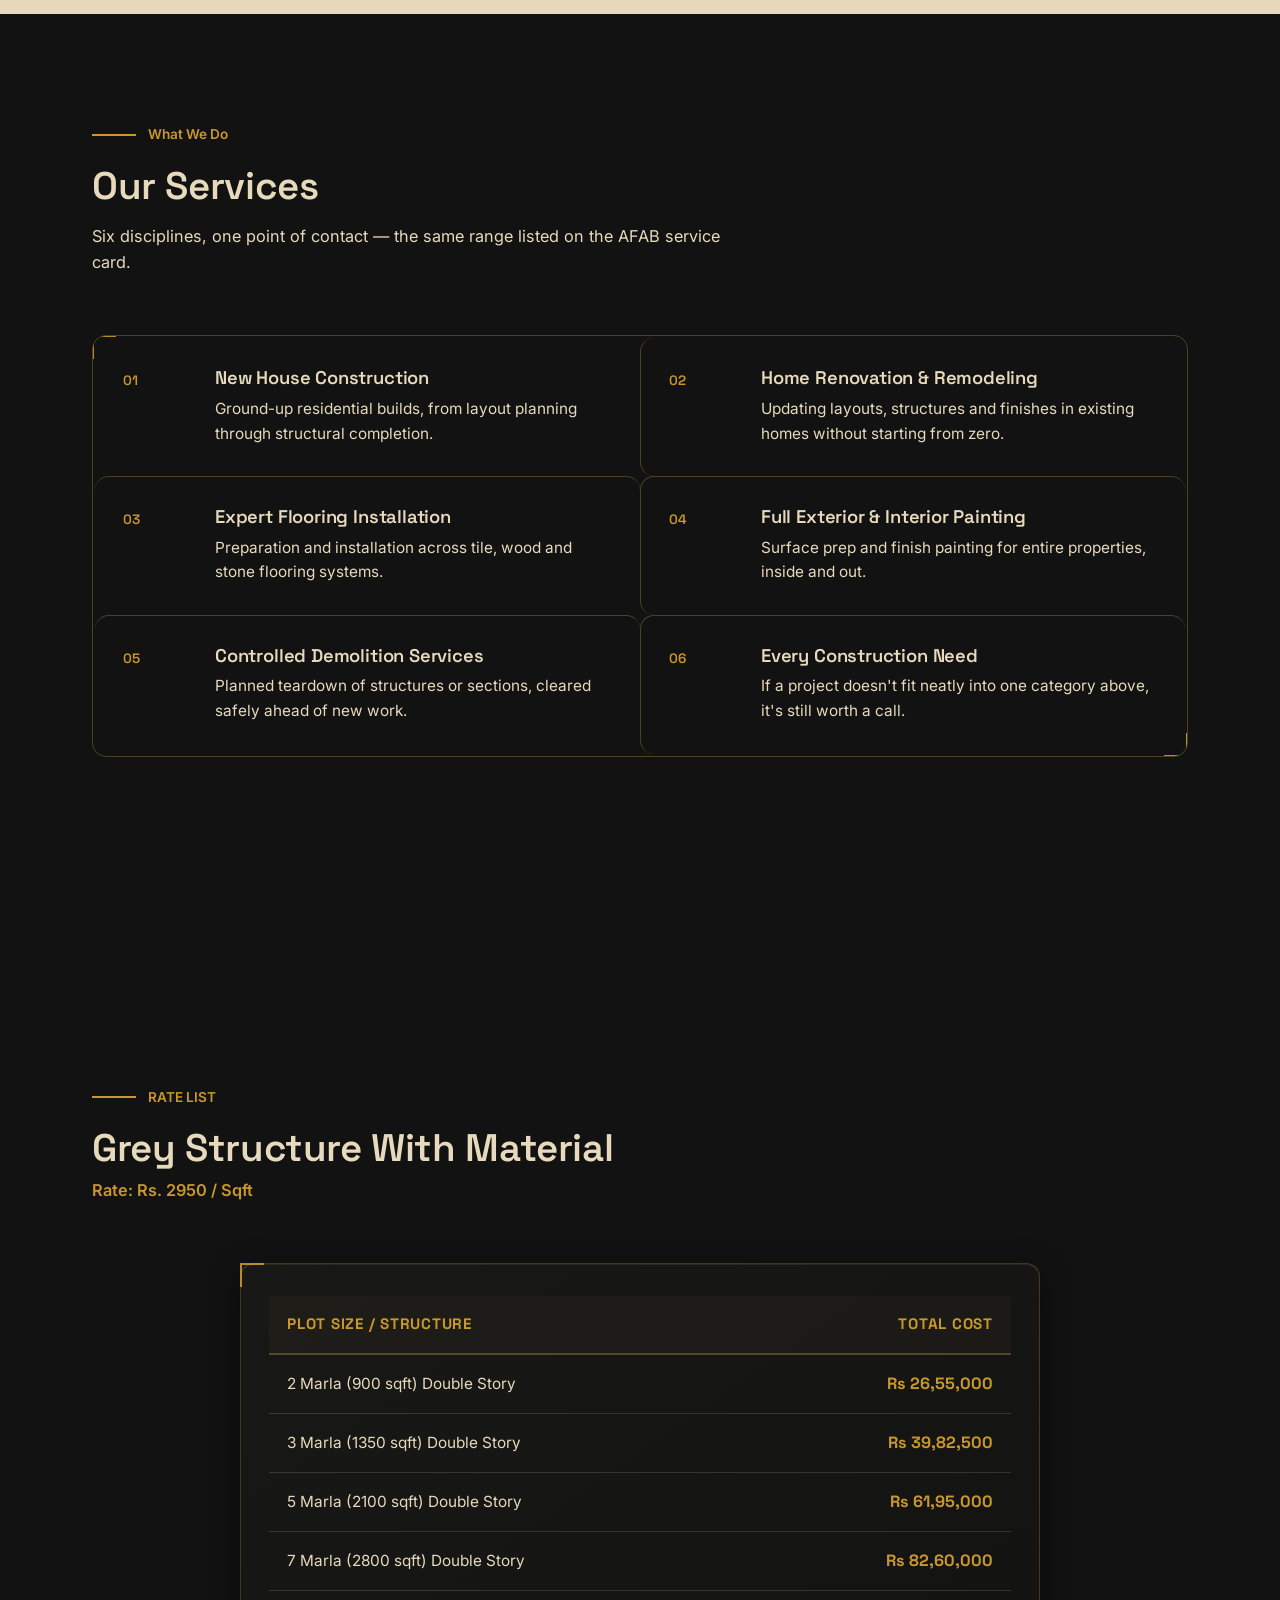
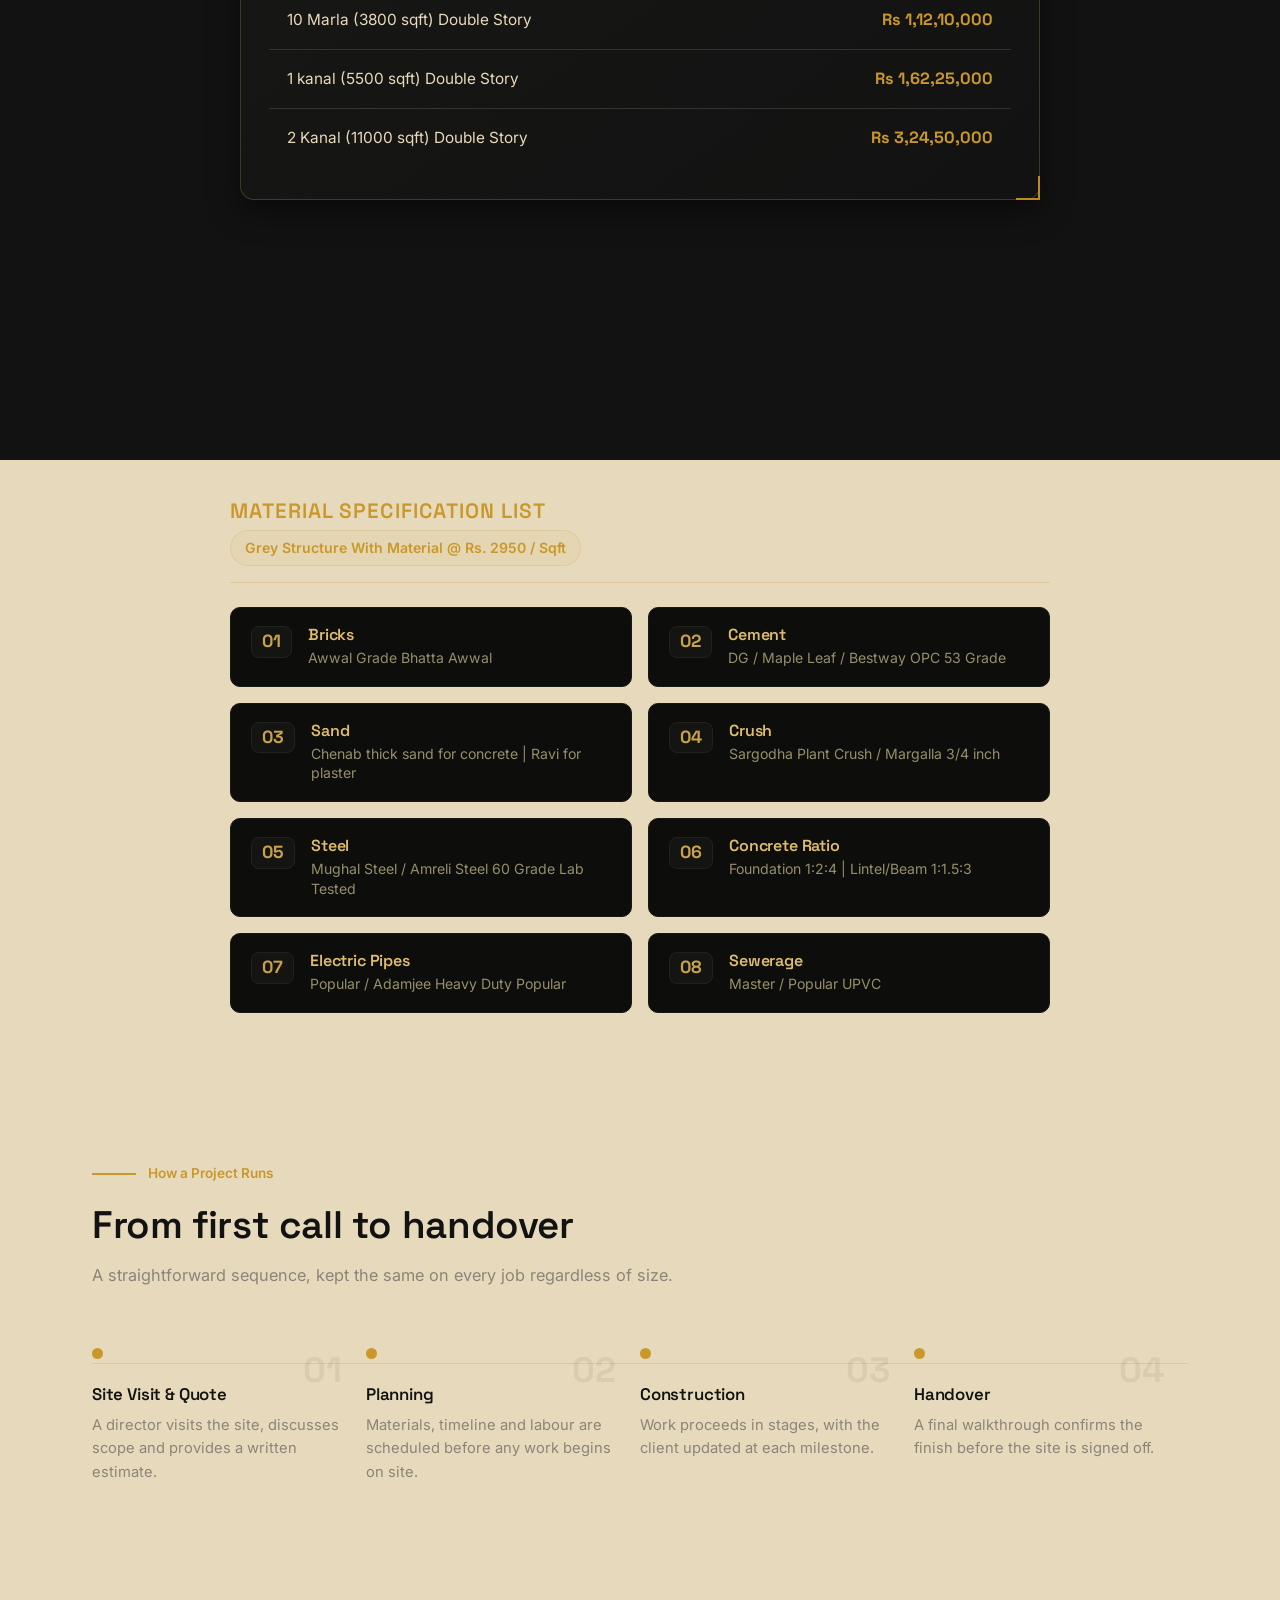
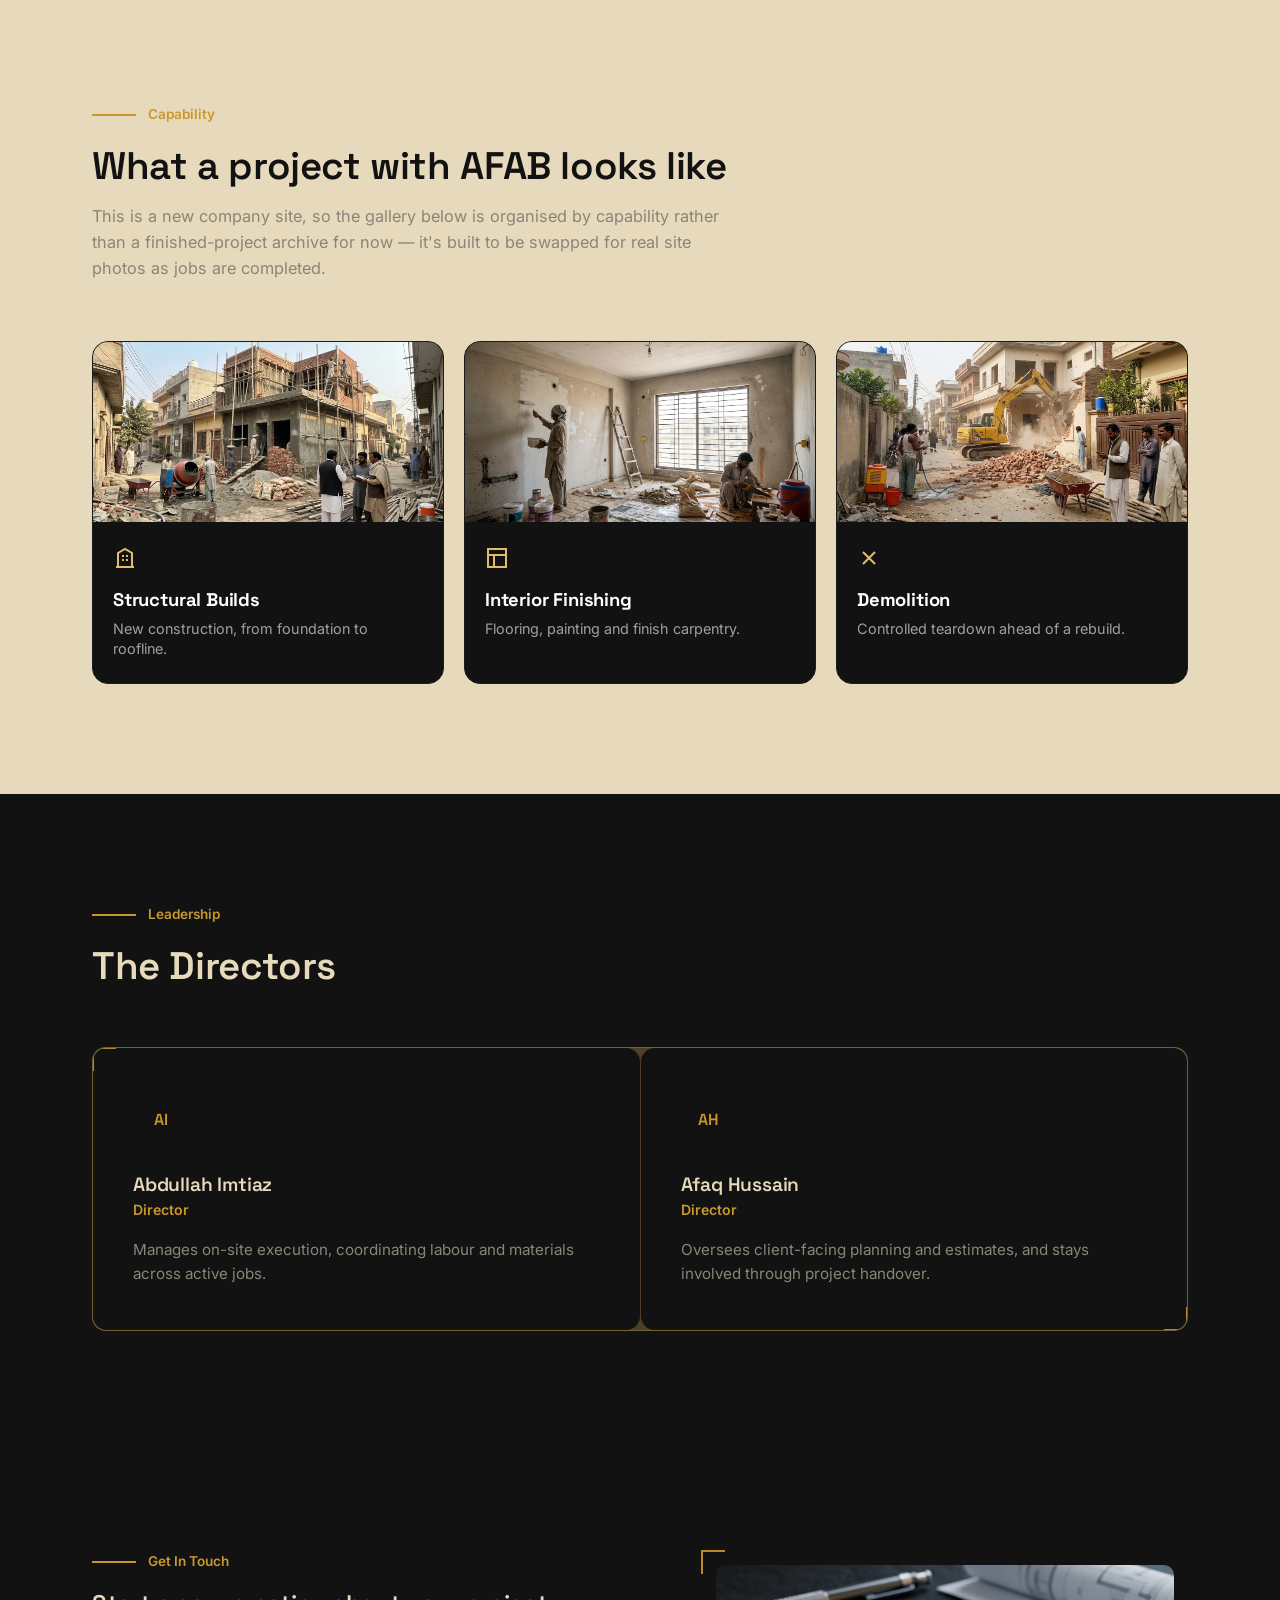
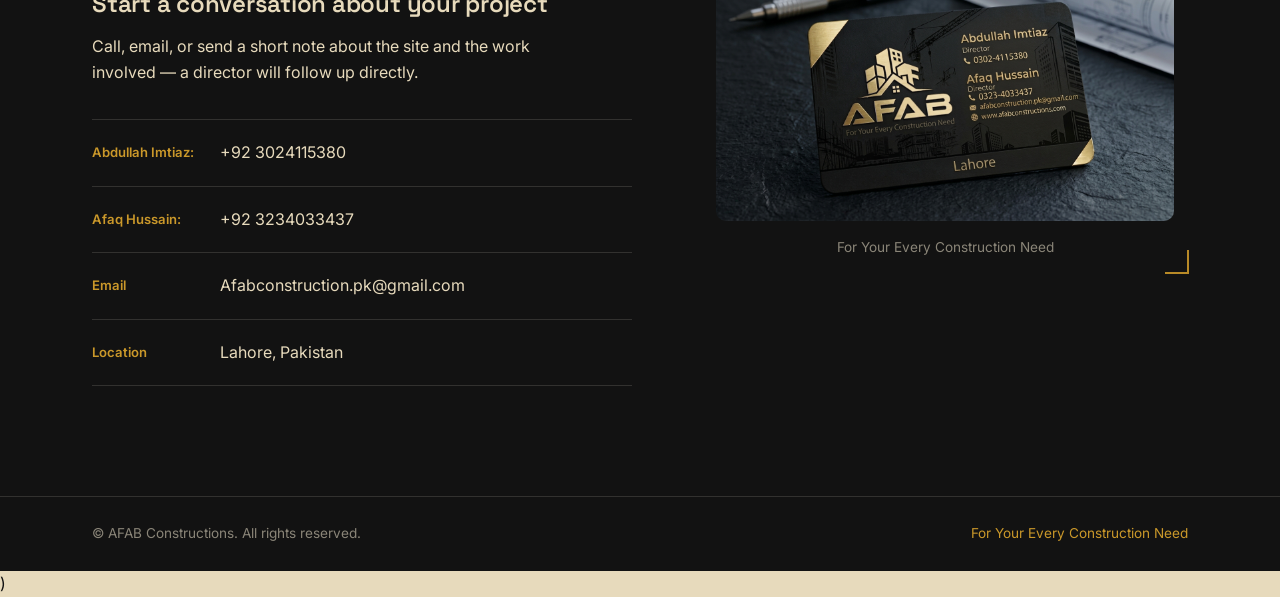
==== commit 7b849f8c: "Update index.html" ====
--- a/index.html
+++ b/index.html
@@ -21,15 +21,21 @@
       </svg>
       <span class="brand-text">AF<span>AB</span></span>
     </a>
-    <nav class="links" id="navLinks">
-      <a href="#home">Home</a>
-      <a href="#about">About</a>
-      <a href="#services">Services</a>
-      <a href="#process">Process</a>
-      <a href="#work">Our Work</a>
-      <a href="#team">Team</a>
-      <a href="#contact">Contact</a>
-    </nav>
+   <nav class="links" id="navLinks">
+    <a href="#home">Home</a>
+    <a href="#about">About</a>
+    <a href="#services">Services</a>
+    <a href="#process">Process</a>
+    <a href="#work">Our Work</a>
+    <a href="#team">Team</a>
+    <a href="#contact">Contact</a>
+</nav>
+<button class="nav-toggle" id="navToggle" aria-label="Toggle menu">
+    <span class="bar"></span>
+    <span class="bar"></span>
+    <span class="bar"></span>
+</button>
+</div>
 </header>
 
 <section class="hero" id="home">
--- a/styles.css
+++ b/styles.css
@@ -818,4 +818,72 @@
   font-size: 0.9rem;
   margin: 0;
   line-height: 1.4;
-}+}
+/* Mobile Menu Toggle Button Styles */
+.nav-toggle {
+    display: none; /* Desktop par hide rahega */
+    background: transparent;
+    border: none;
+    cursor: pointer;
+    padding: 10px;
+    position: absolute;
+    top: 20px;
+    right: 20px;
+    z-index: 1000;
+}
+
+.hamburger,
+.hamburger::before,
+.hamburger::after {
+    display: block;
+    width: 25px;
+    height: 3px;
+    background: var(--gold-bright, #caca82); /* Aapke theme ke mutabiq gold color */
+    position: relative;
+    transition: transform 0.3s ease;
+}
+
+.hamburger::before,
+.hamburger::after {
+    content: '';
+    position: absolute;
+    left: 0;
+}
+
+.hamburger::before {
+    top: -8px;
+}
+
+.hamburger::after {
+    bottom: -8px;
+}
+
+/* Mobile Media Query (Jab screen choti ho) */
+@media (max-width: 768px) {
+    .nav-toggle {
+        display: block; /* Mobile screen par nazar aayega */
+    }
+}
+@media (max-width: 768px) {
+    .nav-links {
+        display: none;
+        flex-direction: column;
+        width: 100%;
+        position: absolute;
+        top: 70px; /* Header ke neechay aane ke liye */
+        left: 0;
+        background-color: #121212; /* Apne theme ke mutabiq background */
+        padding: 20px 0;
+        text-align: center;
+    }
+
+    /* Jab JavaScript se menu active ho toh yeh show ho */
+    .nav-links.nav-active {
+        display: flex;
+    }
+
+    /* Hero section ya content ka overflow fix karne ke liye */
+    body {
+        overflow-x: hidden;
+    }
+}
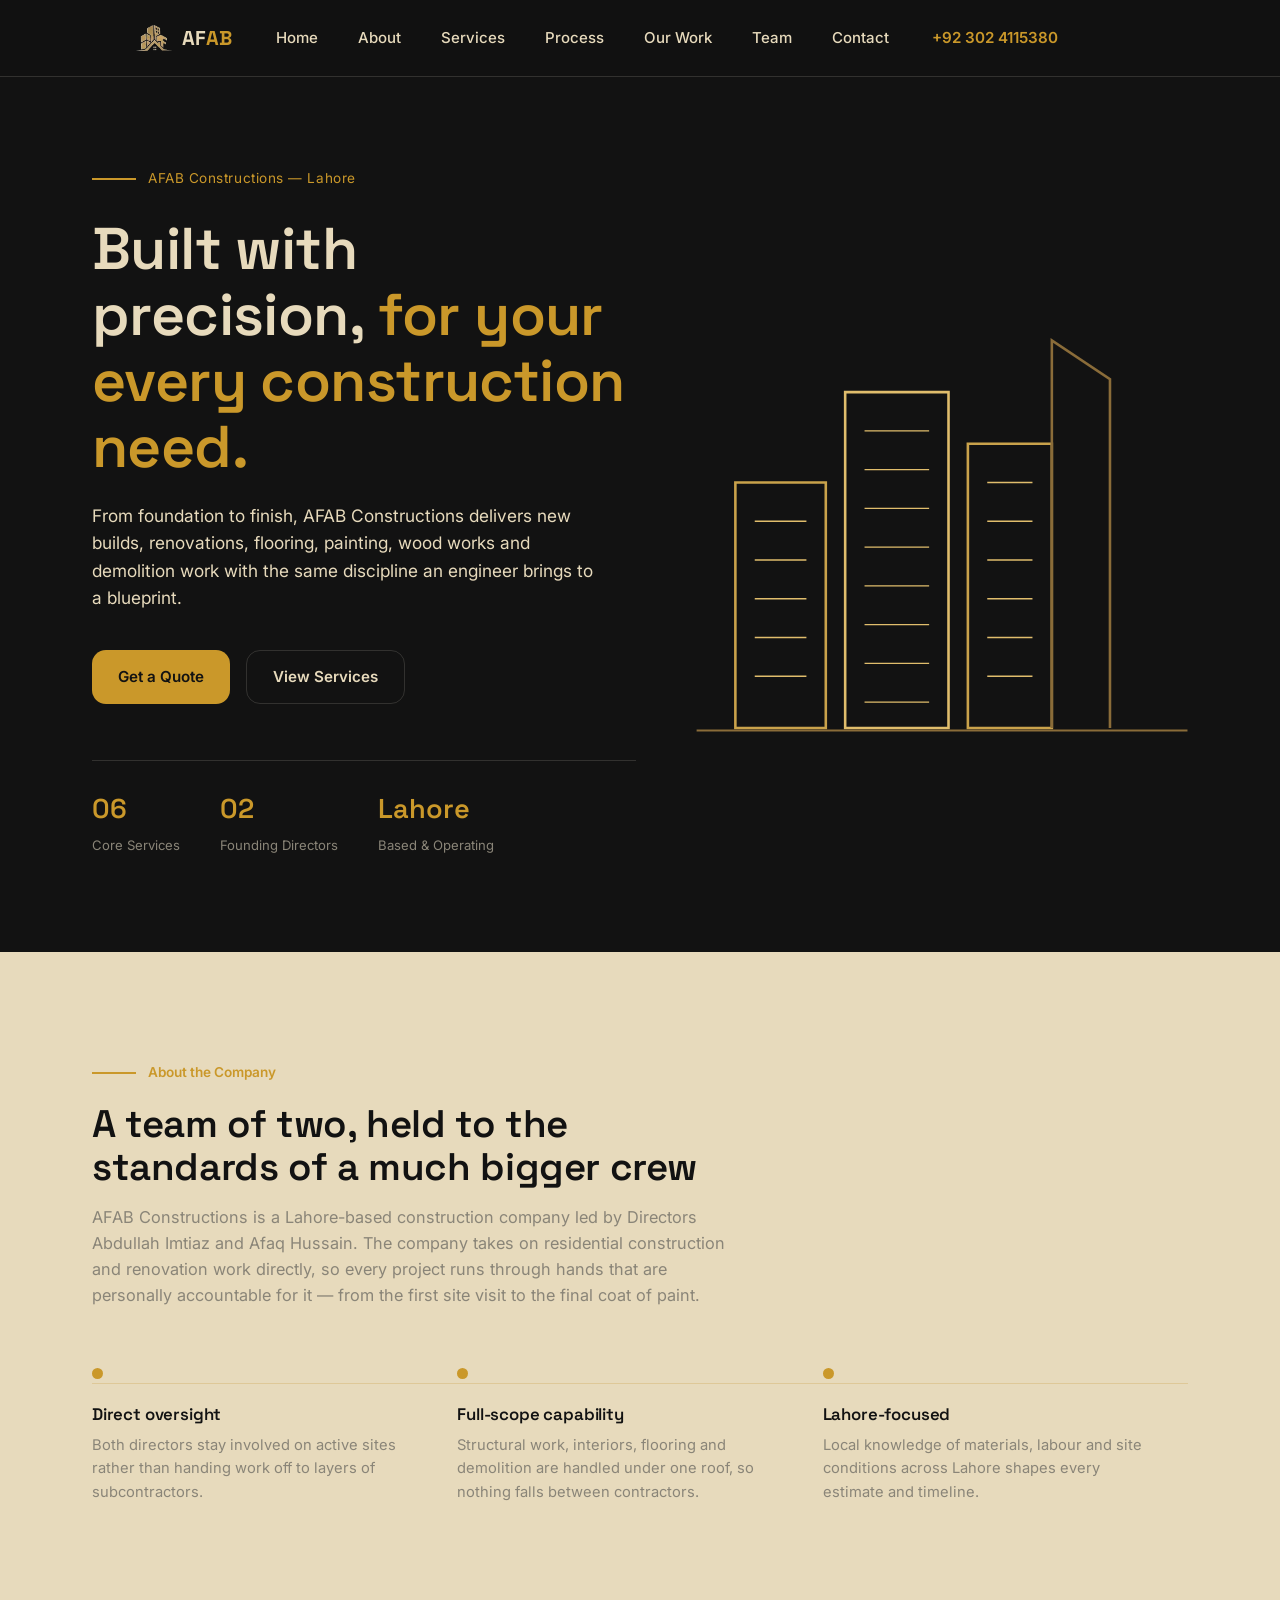
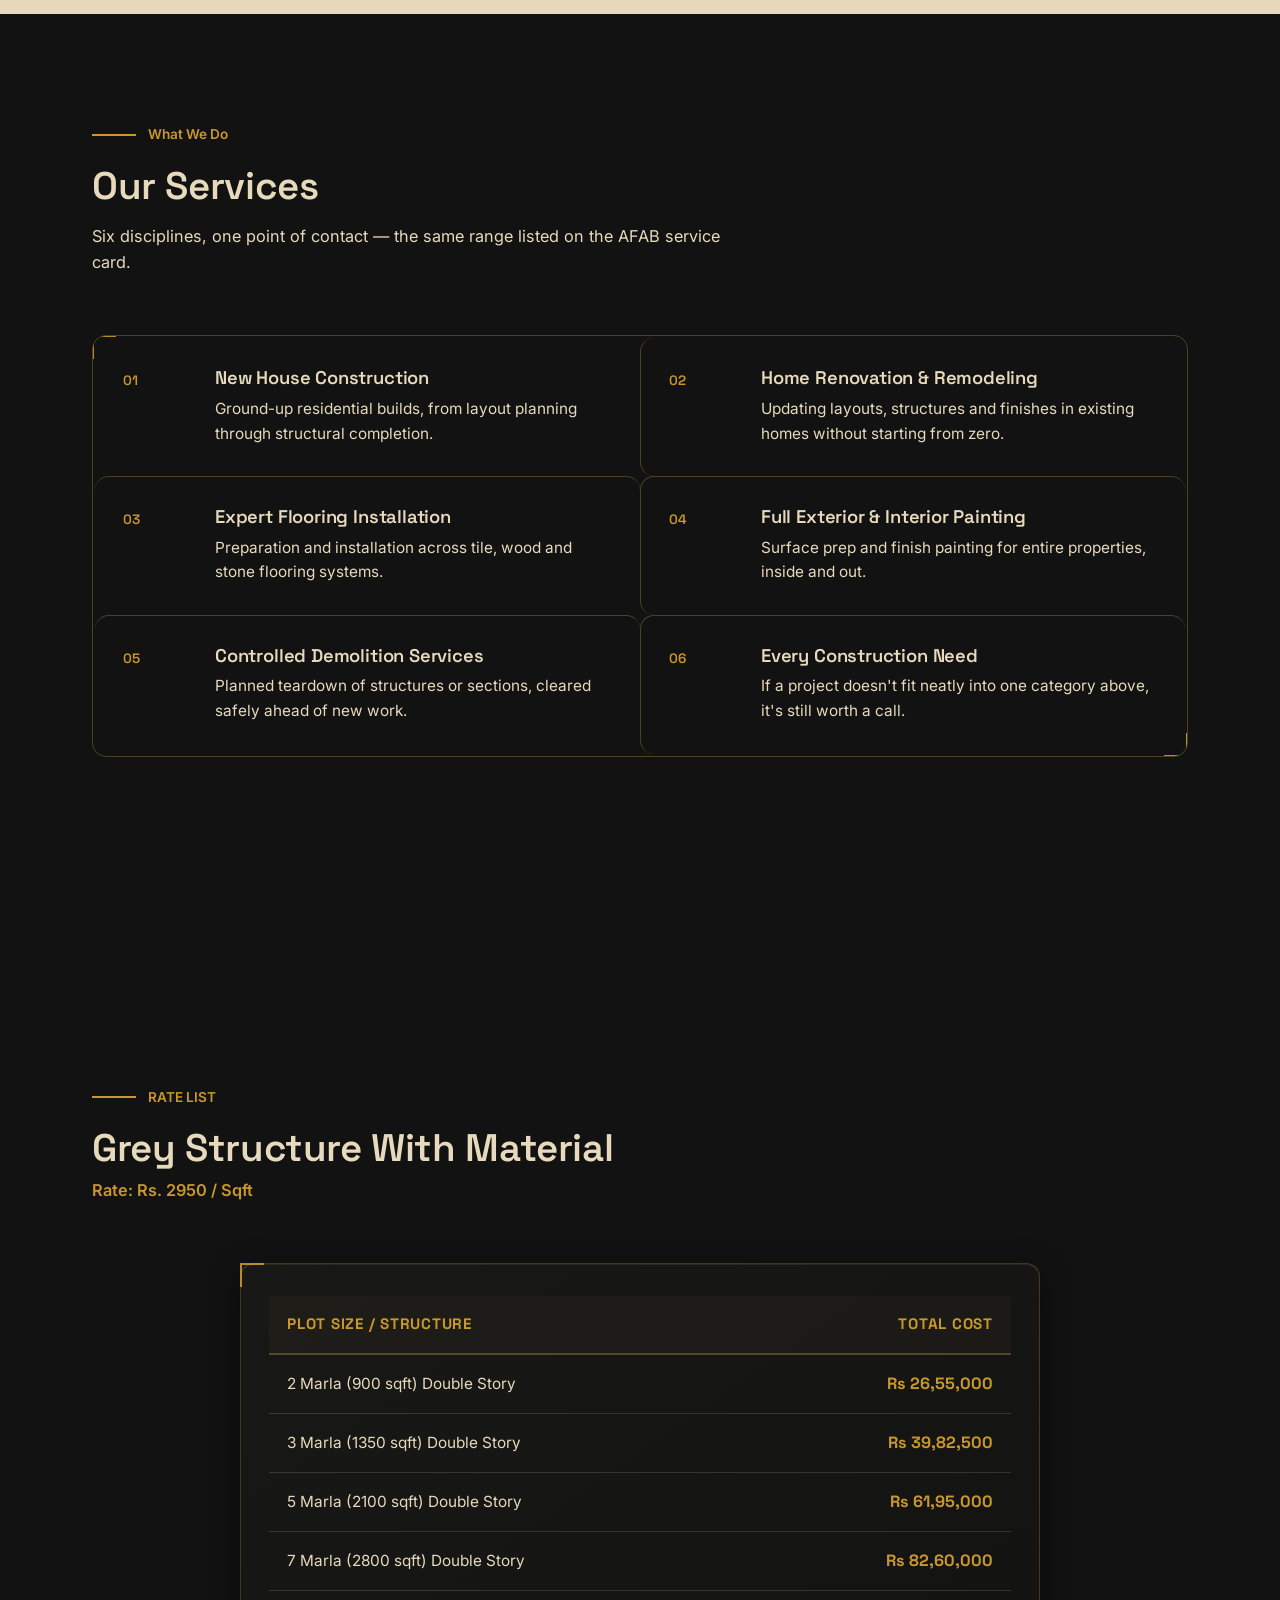
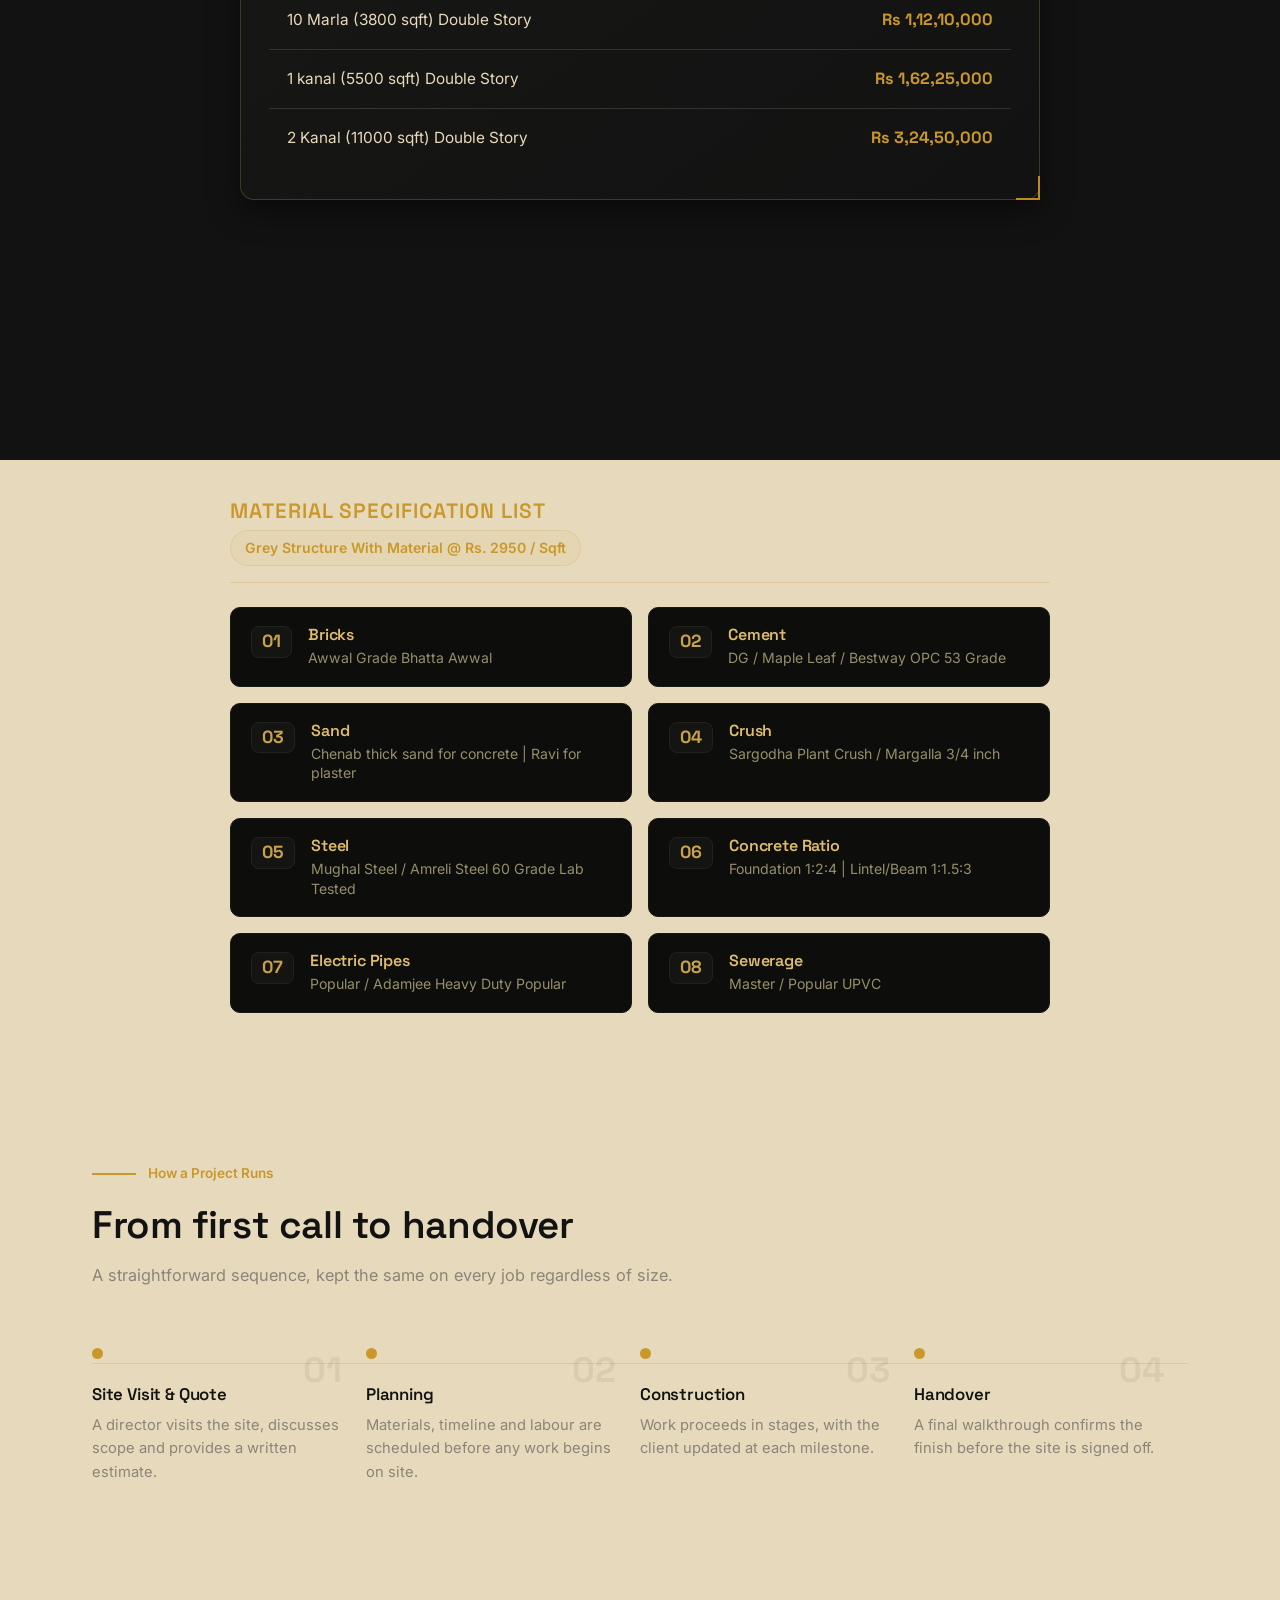
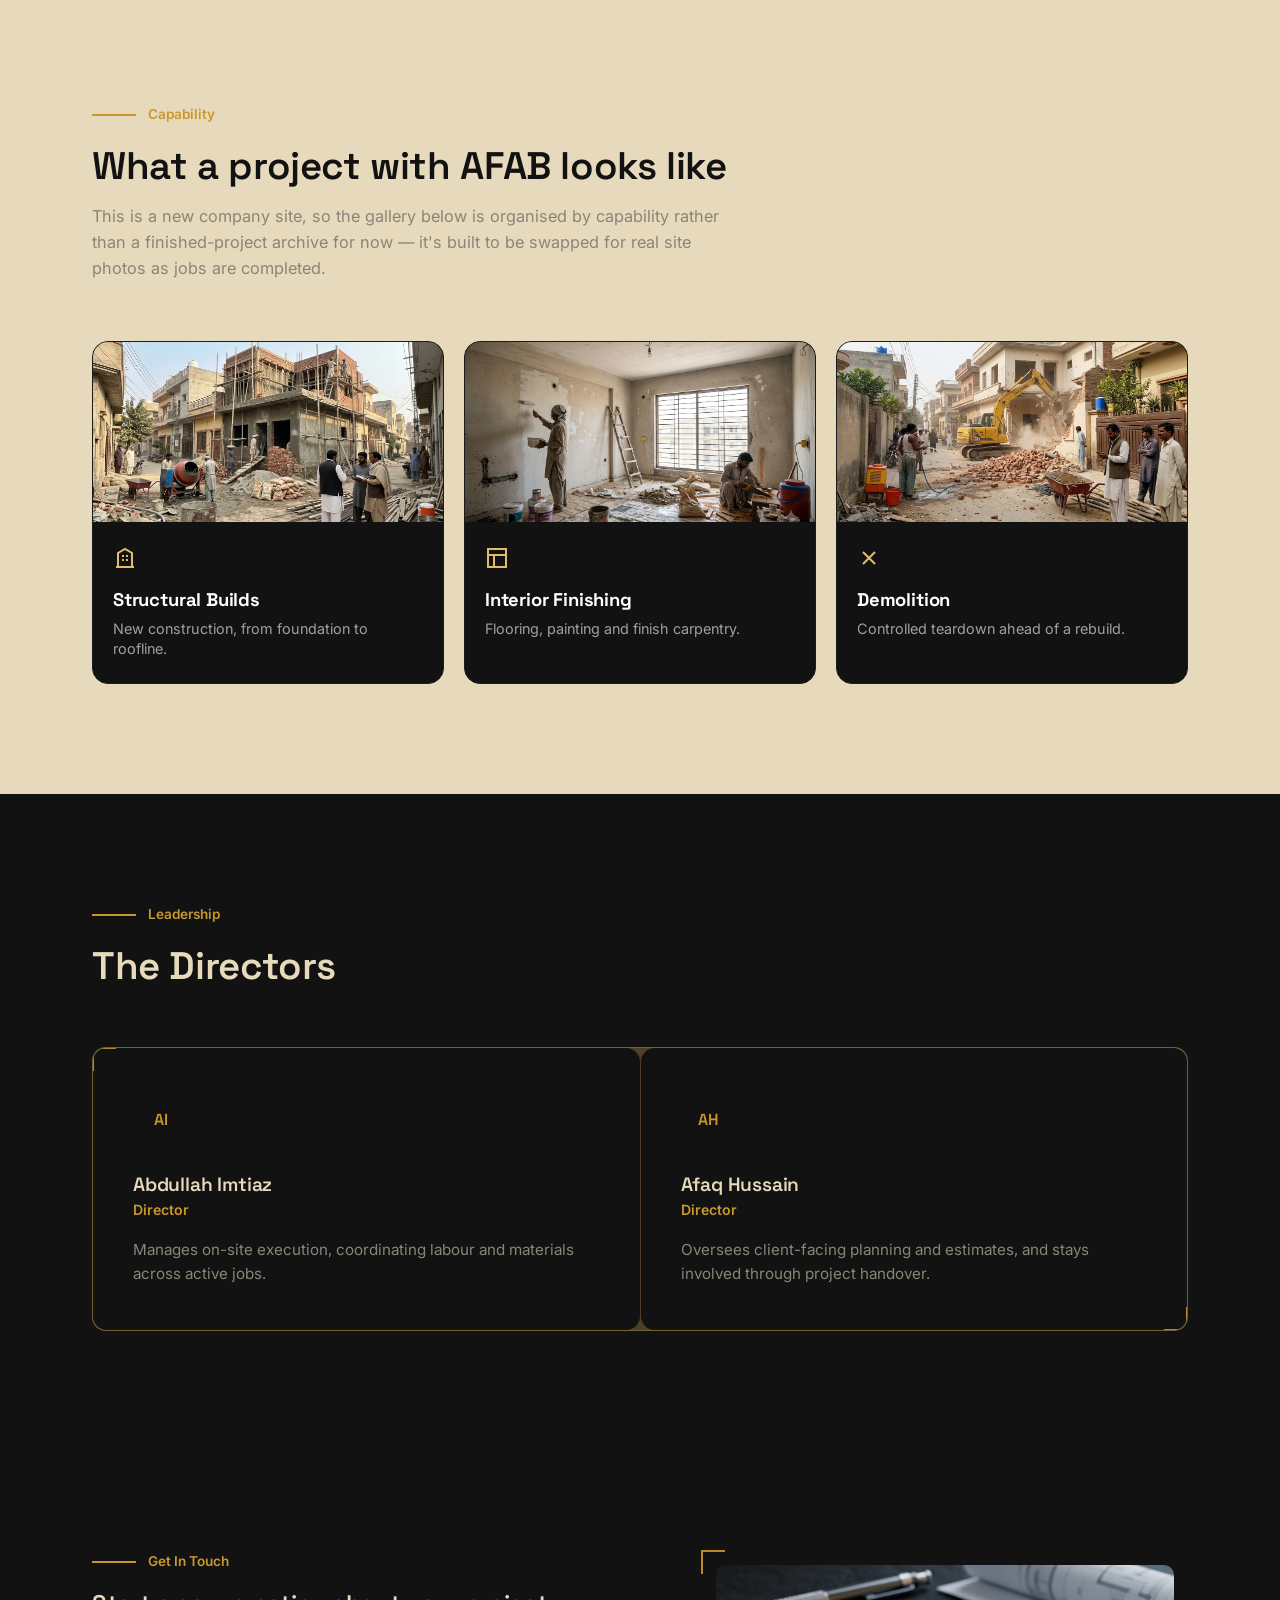
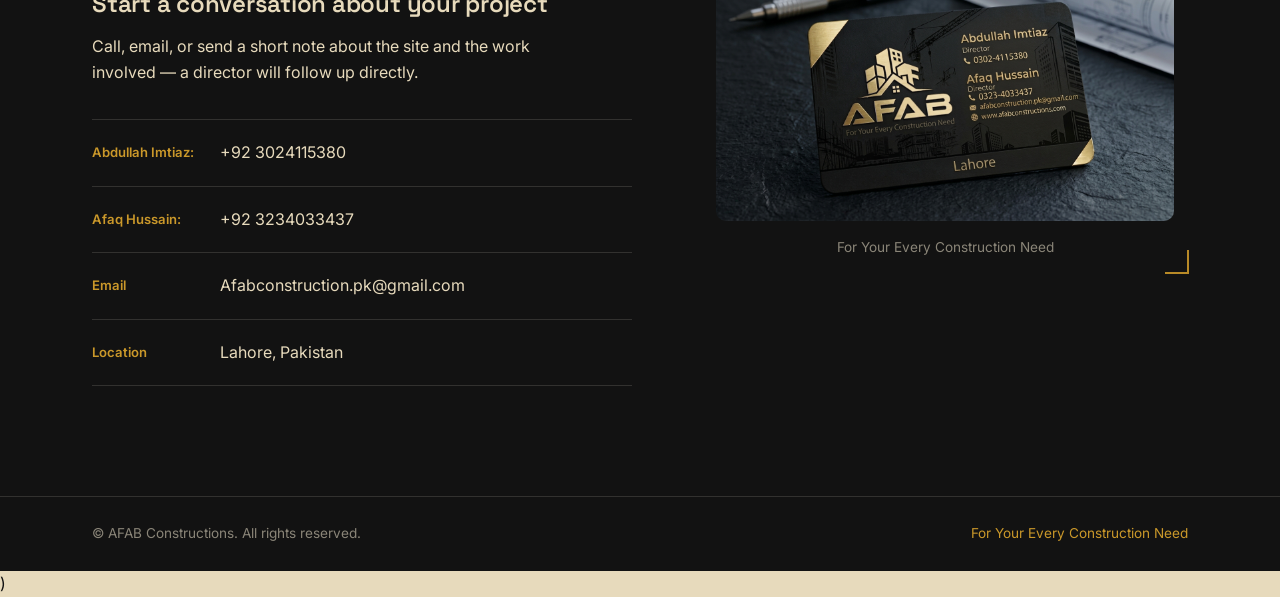
==== commit 69678019: "Add phone link and toggle button to navigation" ====
--- a/index.html
+++ b/index.html
@@ -30,7 +30,10 @@
     <a href="#team">Team</a>
     <a href="#contact">Contact</a>
 </nav>
-<button class="nav-toggle" id="navToggle" aria-label="Toggle menu">
+<div class="nav-call">
+      <a class="nav-phone" href="tel:+923024115380">+92 302 4115380</a>
+      <button type="button" class="nav-toggle" id="navToggle" aria-label="Toggle menu" aria-expanded="false">☰</button>
+    </div>
     <span class="bar"></span>
     <span class="bar"></span>
     <span class="bar"></span>
--- a/styles.css
+++ b/styles.css
@@ -819,71 +819,103 @@
   margin: 0;
   line-height: 1.4;
 }
-/* Mobile Menu Toggle Button Styles */
+/* --- Mobile Navbar & Toggle Fix --- */
 .nav-toggle {
-    display: none; /* Desktop par hide rahega */
-    background: transparent;
+    display: none;
+    background: none;
     border: none;
     cursor: pointer;
-    padding: 10px;
-    position: absolute;
-    top: 20px;
-    right: 20px;
-    z-index: 1000;
-}
-
-.hamburger,
-.hamburger::before,
-.hamburger::after {
+    flex-direction: column;
+    justify-content: space-between;
+    width: 30px;
+    height: 21px;
+    z-index: 999;
+}
+
+.nav-toggle .bar {
     display: block;
-    width: 25px;
+    width: 100%;
     height: 3px;
-    background: var(--gold-bright, #caca82); /* Aapke theme ke mutabiq gold color */
-    position: relative;
-    transition: transform 0.3s ease;
-}
-
-.hamburger::before,
-.hamburger::after {
-    content: '';
-    position: absolute;
-    left: 0;
-}
-
-.hamburger::before {
-    top: -8px;
-}
-
-.hamburger::after {
-    bottom: -8px;
-}
-
-/* Mobile Media Query (Jab screen choti ho) */
-@media (max-width: 768px) {
+    background-color: var(--gold-bright, #caca82);
+    border-radius: 2px;
+}
+
+/* Mobile Media Query */
+@media screen and (max-width: 768px) {
     .nav-toggle {
-        display: block; /* Mobile screen par nazar aayega */
+        display: flex !important;
     }
-}
-@media (max-width: 768px) {
-    .nav-links {
-        display: none;
+
+    .links {
+        display: none !important;
         flex-direction: column;
+        position: absolute;
+        top: 70px;
+        left: 0;
         width: 100%;
-        position: absolute;
-        top: 70px; /* Header ke neechay aane ke liye */
-        left: 0;
-        background-color: #121212; /* Apne theme ke mutabiq background */
+        background-color: #121212;
         padding: 20px 0;
         text-align: center;
+        box-shadow: 0 10px 20px rgba(0,0,0,0.5);
+        z-index: 998;
     }
 
-    /* Jab JavaScript se menu active ho toh yeh show ho */
-    .nav-links.nav-active {
-        display: flex;
+    .links.active {
+        display: flex !important;
     }
 
-    /* Hero section ya content ka overflow fix karne ke liye */
-    body {
-        overflow-x: hidden;
+    .links a {
+        margin: 10px 0;
+        color: #fff;
     }
 }
+/* --- Mobile Navbar & Toggle Fix --- */
+.nav-toggle {
+    display: none;
+    background: none;
+    border: none;
+    cursor: pointer;
+    flex-direction: column;
+    justify-content: space-between;
+    width: 30px;
+    height: 21px;
+    z-index: 999;
+}
+
+.nav-toggle .bar {
+    display: block;
+    width: 100%;
+    height: 3px;
+    background-color: var(--gold-bright, #caca82);
+    border-radius: 2px;
+}
+
+/* Mobile Media Query */
+@media screen and (max-width: 768px) {
+    .nav-toggle {
+        display: flex !important;
+    }
+
+    .links {
+        display: none !important;
+        flex-direction: column;
+        position: absolute;
+        top: 70px;
+        left: 0;
+        width: 100%;
+        background-color: #121212;
+        padding: 20px 0;
+        text-align: center;
+        box-shadow: 0 10px 20px rgba(0,0,0,0.5);
+        z-index: 998;
+    }
+
+    .links.active {
+        display: flex !important;
+    }
+
+    .links a {
+        margin: 10px 0;
+        color: #fff;
+    }
+}
